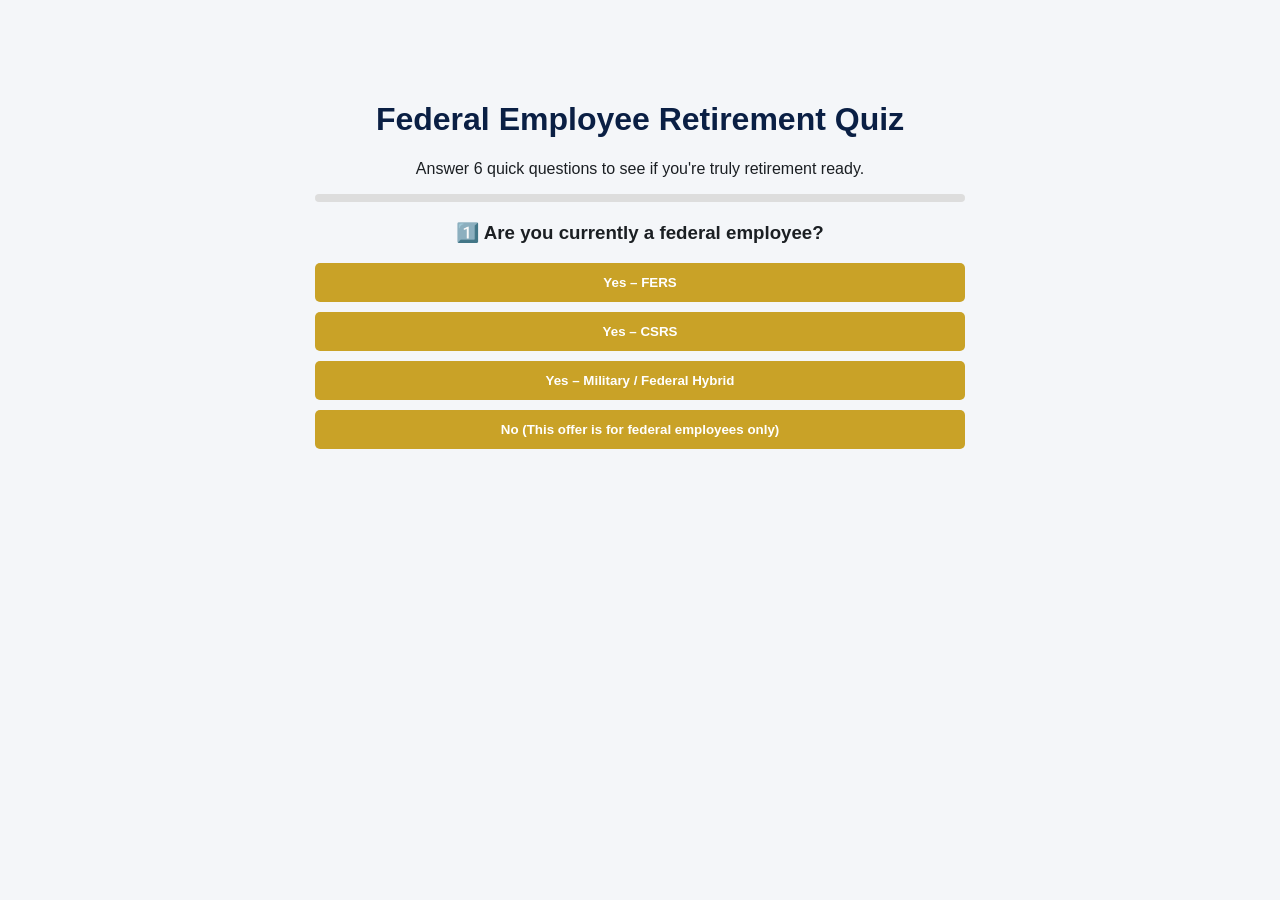
==== federal/index.html @ f103e260 "Full 6-step federal quiz funnel" ====
<!DOCTYPE html>
<html>
<head>
<meta charset="UTF-8">
<title>Federal Retirement Readiness Quiz</title>
<meta name="viewport" content="width=device-width, initial-scale=1.0">

<style>
body {
    margin: 0;
    font-family: Arial, sans-serif;
    background-color: #f4f6f9;
    color: #1b1f23;
}

.container {
    max-width: 650px;
    margin: 60px auto;
    padding: 20px;
    text-align: center;
}

h1 {
    color: #0A1F44;
}

.question {
    display: none;
}

.active {
    display: block;
}

button {
    display: block;
    width: 100%;
    padding: 12px;
    margin: 10px 0;
    border: none;
    border-radius: 5px;
    background-color: #C9A227;
    color: white;
    font-weight: bold;
    cursor: pointer;
}

button:hover {
    opacity: 0.9;
}

.progress {
    height: 8px;
    background: #ddd;
    border-radius: 4px;
    margin-bottom: 20px;
}

.progress-bar {
    height: 8px;
    width: 0%;
    background: #0A1F44;
    border-radius: 4px;
}
</style>
</head>

<body>

<div class="container">

<h1>Federal Employee Retirement Quiz</h1>
<p>Answer 6 quick questions to see if you're truly retirement ready.</p>

<div class="progress">
    <div class="progress-bar" id="progressBar"></div>
</div>

<!-- Question 1 -->
<div class="question active" id="q1">
<h3>1️⃣ Are you currently a federal employee?</h3>
<button onclick="next(1)">Yes – FERS</button>
<button onclick="next(1)">Yes – CSRS</button>
<button onclick="next(1)">Yes – Military / Federal Hybrid</button>
<button onclick="disqualify()">No (This offer is for federal employees only)</button>
</div>

<!-- Question 2 -->
<div class="question" id="q2">
<h3>2️⃣ How many years of federal service do you have?</h3>
<button onclick="next(2)">0–5 years</button>
<button onclick="next(2)">6–15 years</button>
<button onclick="next(2)">16–25 years</button>
<button onclick="next(2)">25+ years</button>
</div>

<!-- Question 3 -->
<div class="question" id="q3">
<h3>3️⃣ When are you planning to retire?</h3>
<button onclick="next(3)">Within 1–3 years</button>
<button onclick="next(3)">3–7 years</button>
<button onclick="next(3)">7+ years</button>
<button onclick="next(3)">Not sure yet</button>
</div>

<!-- Question 4 -->
<div class="question" id="q4">
<h3>4️⃣ Do you feel confident you understand your:</h3>
<button onclick="next(4)">FERS/CSRS pension</button>
<button onclick="next(4)">TSP withdrawal strategy</button>
<button onclick="next(4)">FEGLI options</button>
<button onclick="next(4)">FEHB in retirement</button>
<button onclick="next(4)">I’m honestly not sure</button>
</div>

<!-- Question 5 -->
<div class="question" id="q5">
<h3>5️⃣ Have you had a personalized federal retirement analysis done?</h3>
<button onclick="next(5)">Yes</button>
<button onclick="next(5)">No</button>
<button onclick="next(5)">I’ve only attended a seminar/webinar</button>
</div>

<!-- Question 6 -->
<div class="question" id="q6">
<h3>6️⃣ Would you like a complimentary federal retirement review?</h3>
<button onclick="goToCalendly()">Yes – I want to schedule my review</button>
<button onclick="next(6)">Maybe – I’d like more information</button>
<button onclick="endQuiz()">Not right now</button>
</div>

<!-- Result Screen -->
<div class="question" id="result">
<h3>You're Closer Than You Think.</h3>
<p>Many federal employees discover income gaps or missed strategies when reviewing FERS, TSP, and benefit coordination.</p>
<button onclick="goToCalendly()">Schedule My Federal Review</button>
</div>

<!-- Disqualified -->
<div class="question" id="disqualified">
<h3>This Quiz Is For Federal Employees Only</h3>
<p>If you're not currently a federal employee, this review isn't applicable.</p>
</div>

</div>

<script>

let current = 1;

function updateProgress() {
    let percent = (current - 1) / 6 * 100;
    document.getElementById("progressBar").style.width = percent + "%";
}

function next(step) {
    document.getElementById("q" + current).classList.remove("active");
    current++;
    if (current <= 6) {
        document.getElementById("q" + current).classList.add("active");
    } else {
        document.getElementById("result").classList.add("active");
    }
    updateProgress();
}

function disqualify() {
    document.getElementById("q1").classList.remove("active");
    document.getElementById("disqualified").classList.add("active");
}

function endQuiz() {
    document.getElementById("q6").classList.remove("active");
    document.getElementById("result").classList.add("active");
}

function goToCalendly() {
    window.location.href = "https://calendly.com/YOUR-LINK-HERE";
}

updateProgress();

</script>

</body>
</html>
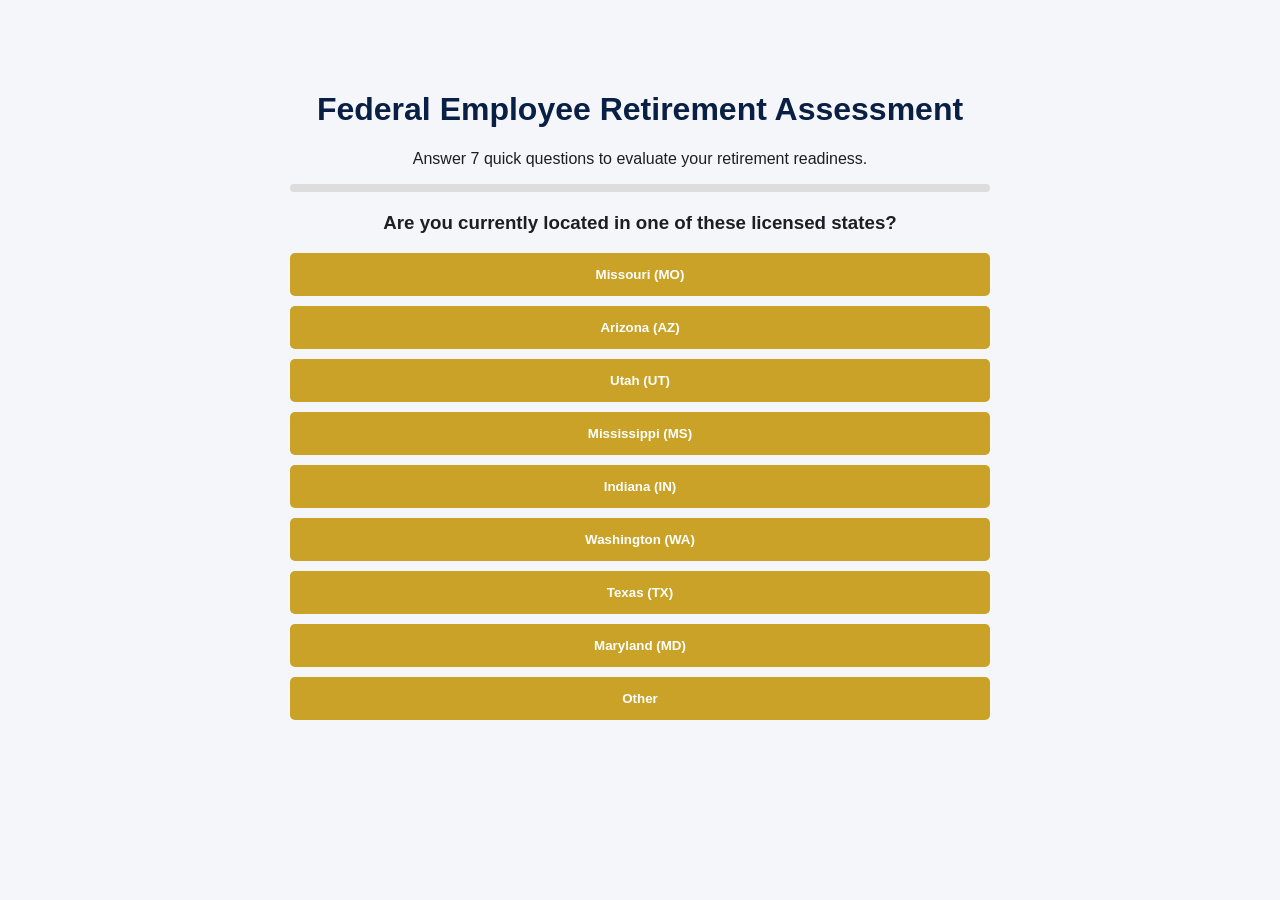
==== commit 8add33d6: "State-gated full paid traffic quiz with tracking placeholders" ====
--- a/federal/index.html
+++ b/federal/index.html
@@ -5,6 +5,22 @@
 <title>Federal Retirement Readiness Quiz</title>
 <meta name="viewport" content="width=device-width, initial-scale=1.0">
 
+<!-- Meta Pixel Placeholder -->
+<!-- Replace YOUR_META_PIXEL_ID -->
+<script>
+/* Meta Pixel Code Goes Here */
+</script>
+
+<!-- Pinterest Tag Placeholder -->
+<script>
+/* Pinterest Tag Code Goes Here */
+</script>
+
+<!-- Google Tag Placeholder -->
+<script>
+/* Google Tag (gtag.js) Goes Here */
+</script>
+
 <style>
 body {
     margin: 0;
@@ -14,8 +30,8 @@
 }
 
 .container {
-    max-width: 650px;
-    margin: 60px auto;
+    max-width: 700px;
+    margin: 50px auto;
     padding: 20px;
     text-align: center;
 }
@@ -35,7 +51,7 @@
 button {
     display: block;
     width: 100%;
-    padding: 12px;
+    padding: 14px;
     margin: 10px 0;
     border: none;
     border-radius: 5px;
@@ -69,108 +85,120 @@
 
 <div class="container">
 
-<h1>Federal Employee Retirement Quiz</h1>
-<p>Answer 6 quick questions to see if you're truly retirement ready.</p>
+<h1>Federal Employee Retirement Assessment</h1>
+<p>Answer 7 quick questions to evaluate your retirement readiness.</p>
 
 <div class="progress">
     <div class="progress-bar" id="progressBar"></div>
 </div>
 
-<!-- Question 1 -->
-<div class="question active" id="q1">
-<h3>1️⃣ Are you currently a federal employee?</h3>
-<button onclick="next(1)">Yes – FERS</button>
-<button onclick="next(1)">Yes – CSRS</button>
-<button onclick="next(1)">Yes – Military / Federal Hybrid</button>
-<button onclick="disqualify()">No (This offer is for federal employees only)</button>
-</div>
-
-<!-- Question 2 -->
+<!-- STATE GATE -->
+<div class="question active" id="q0">
+<h3>Are you currently located in one of these licensed states?</h3>
+<button onclick="next()">Missouri (MO)</button>
+<button onclick="next()">Arizona (AZ)</button>
+<button onclick="next()">Utah (UT)</button>
+<button onclick="next()">Mississippi (MS)</button>
+<button onclick="next()">Indiana (IN)</button>
+<button onclick="next()">Washington (WA)</button>
+<button onclick="next()">Texas (TX)</button>
+<button onclick="next()">Maryland (MD)</button>
+<button onclick="disqualify()">Other</button>
+</div>
+
+<!-- Q1 -->
+<div class="question" id="q1">
+<h3>Are you currently a federal employee?</h3>
+<button onclick="next()">Yes – FERS</button>
+<button onclick="next()">Yes – CSRS</button>
+<button onclick="next()">Yes – Military / Hybrid</button>
+<button onclick="disqualify()">No</button>
+</div>
+
+<!-- Q2 -->
 <div class="question" id="q2">
-<h3>2️⃣ How many years of federal service do you have?</h3>
-<button onclick="next(2)">0–5 years</button>
-<button onclick="next(2)">6–15 years</button>
-<button onclick="next(2)">16–25 years</button>
-<button onclick="next(2)">25+ years</button>
-</div>
-
-<!-- Question 3 -->
+<h3>How many years of federal service do you have?</h3>
+<button onclick="next()">0–5 years</button>
+<button onclick="next()">6–15 years</button>
+<button onclick="next()">16–25 years</button>
+<button onclick="next()">25+ years</button>
+</div>
+
+<!-- Q3 -->
 <div class="question" id="q3">
-<h3>3️⃣ When are you planning to retire?</h3>
-<button onclick="next(3)">Within 1–3 years</button>
-<button onclick="next(3)">3–7 years</button>
-<button onclick="next(3)">7+ years</button>
-<button onclick="next(3)">Not sure yet</button>
-</div>
-
-<!-- Question 4 -->
+<h3>When are you planning to retire?</h3>
+<button onclick="next()">1–3 years</button>
+<button onclick="next()">3–7 years</button>
+<button onclick="next()">7+ years</button>
+<button onclick="next()">Not sure yet</button>
+</div>
+
+<!-- Q4 -->
 <div class="question" id="q4">
-<h3>4️⃣ Do you feel confident you understand your:</h3>
-<button onclick="next(4)">FERS/CSRS pension</button>
-<button onclick="next(4)">TSP withdrawal strategy</button>
-<button onclick="next(4)">FEGLI options</button>
-<button onclick="next(4)">FEHB in retirement</button>
-<button onclick="next(4)">I’m honestly not sure</button>
-</div>
-
-<!-- Question 5 -->
+<h3>Do you feel confident you understand your:</h3>
+<button onclick="next()">FERS/CSRS pension</button>
+<button onclick="next()">TSP withdrawal strategy</button>
+<button onclick="next()">FEGLI options</button>
+<button onclick="next()">FEHB in retirement</button>
+<button onclick="next()">I'm honestly not sure</button>
+</div>
+
+<!-- Q5 -->
 <div class="question" id="q5">
-<h3>5️⃣ Have you had a personalized federal retirement analysis done?</h3>
-<button onclick="next(5)">Yes</button>
-<button onclick="next(5)">No</button>
-<button onclick="next(5)">I’ve only attended a seminar/webinar</button>
-</div>
-
-<!-- Question 6 -->
+<h3>Have you had a personalized federal retirement analysis done?</h3>
+<button onclick="next()">Yes</button>
+<button onclick="next()">No</button>
+<button onclick="next()">Only seminar/webinar</button>
+</div>
+
+<!-- Q6 -->
 <div class="question" id="q6">
-<h3>6️⃣ Would you like a complimentary federal retirement review?</h3>
-<button onclick="goToCalendly()">Yes – I want to schedule my review</button>
-<button onclick="next(6)">Maybe – I’d like more information</button>
-<button onclick="endQuiz()">Not right now</button>
-</div>
-
-<!-- Result Screen -->
+<h3>Would you like a complimentary federal retirement review?</h3>
+<button onclick="goToCalendly()">Yes – Schedule My Review</button>
+<button onclick="next()">Maybe – More Information</button>
+<button onclick="showResult()">Not right now</button>
+</div>
+
+<!-- RESULT -->
 <div class="question" id="result">
-<h3>You're Closer Than You Think.</h3>
-<p>Many federal employees discover income gaps or missed strategies when reviewing FERS, TSP, and benefit coordination.</p>
-<button onclick="goToCalendly()">Schedule My Federal Review</button>
-</div>
-
-<!-- Disqualified -->
+<h3>Your Retirement Strategy May Have Gaps</h3>
+<p>Many federal employees miss optimization opportunities in pension coordination, TSP strategy, and benefit timing.</p>
+<button onclick="goToCalendly()">Schedule My Review</button>
+</div>
+
+<!-- DISQUALIFIED -->
 <div class="question" id="disqualified">
-<h3>This Quiz Is For Federal Employees Only</h3>
-<p>If you're not currently a federal employee, this review isn't applicable.</p>
-</div>
-
-</div>
-
-<script>
-
-let current = 1;
+<h3>This Assessment Is Limited To Licensed States</h3>
+<p>We currently provide federal retirement reviews only in MO, AZ, UT, MS, IN, WA, TX, and MD.</p>
+</div>
+
+</div>
+
+<script>
+let current = 0;
+const totalSteps = 7;
 
 function updateProgress() {
-    let percent = (current - 1) / 6 * 100;
+    let percent = (current / totalSteps) * 100;
     document.getElementById("progressBar").style.width = percent + "%";
 }
 
-function next(step) {
+function next() {
     document.getElementById("q" + current).classList.remove("active");
     current++;
     if (current <= 6) {
         document.getElementById("q" + current).classList.add("active");
-    } else {
-        document.getElementById("result").classList.add("active");
     }
     updateProgress();
 }
 
 function disqualify() {
-    document.getElementById("q1").classList.remove("active");
+    document.getElementById("q" + current).classList.remove("active");
     document.getElementById("disqualified").classList.add("active");
 }
 
-function endQuiz() {
-    document.getElementById("q6").classList.remove("active");
+function showResult() {
+    document.getElementById("q" + current).classList.remove("active");
     document.getElementById("result").classList.add("active");
 }
 
@@ -179,7 +207,6 @@
 }
 
 updateProgress();
-
 </script>
 
 </body>
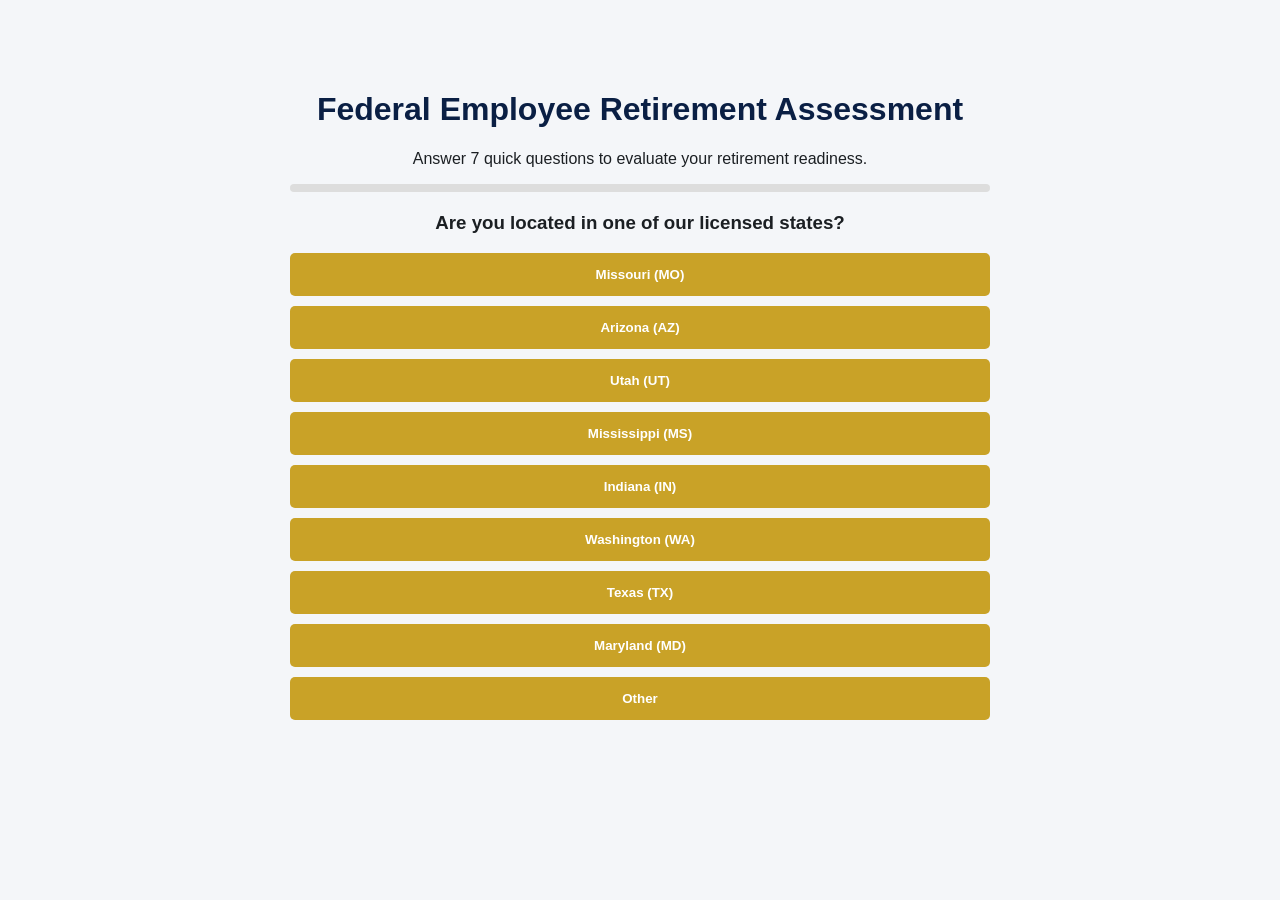
==== commit a49a2053: "Full answer capture + Calendly parameter integration" ====
--- a/federal/index.html
+++ b/federal/index.html
@@ -4,22 +4,6 @@
 <meta charset="UTF-8">
 <title>Federal Retirement Readiness Quiz</title>
 <meta name="viewport" content="width=device-width, initial-scale=1.0">
-
-<!-- Meta Pixel Placeholder -->
-<!-- Replace YOUR_META_PIXEL_ID -->
-<script>
-/* Meta Pixel Code Goes Here */
-</script>
-
-<!-- Pinterest Tag Placeholder -->
-<script>
-/* Pinterest Tag Code Goes Here */
-</script>
-
-<!-- Google Tag Placeholder -->
-<script>
-/* Google Tag (gtag.js) Goes Here */
-</script>
 
 <style>
 body {
@@ -94,68 +78,68 @@
 
 <!-- STATE GATE -->
 <div class="question active" id="q0">
-<h3>Are you currently located in one of these licensed states?</h3>
-<button onclick="next()">Missouri (MO)</button>
-<button onclick="next()">Arizona (AZ)</button>
-<button onclick="next()">Utah (UT)</button>
-<button onclick="next()">Mississippi (MS)</button>
-<button onclick="next()">Indiana (IN)</button>
-<button onclick="next()">Washington (WA)</button>
-<button onclick="next()">Texas (TX)</button>
-<button onclick="next()">Maryland (MD)</button>
+<h3>Are you located in one of our licensed states?</h3>
+<button onclick="next('MO')">Missouri (MO)</button>
+<button onclick="next('AZ')">Arizona (AZ)</button>
+<button onclick="next('UT')">Utah (UT)</button>
+<button onclick="next('MS')">Mississippi (MS)</button>
+<button onclick="next('IN')">Indiana (IN)</button>
+<button onclick="next('WA')">Washington (WA)</button>
+<button onclick="next('TX')">Texas (TX)</button>
+<button onclick="next('MD')">Maryland (MD)</button>
 <button onclick="disqualify()">Other</button>
 </div>
 
 <!-- Q1 -->
 <div class="question" id="q1">
 <h3>Are you currently a federal employee?</h3>
-<button onclick="next()">Yes – FERS</button>
-<button onclick="next()">Yes – CSRS</button>
-<button onclick="next()">Yes – Military / Hybrid</button>
+<button onclick="next('FERS')">Yes – FERS</button>
+<button onclick="next('CSRS')">Yes – CSRS</button>
+<button onclick="next('Hybrid')">Yes – Military / Hybrid</button>
 <button onclick="disqualify()">No</button>
 </div>
 
 <!-- Q2 -->
 <div class="question" id="q2">
 <h3>How many years of federal service do you have?</h3>
-<button onclick="next()">0–5 years</button>
-<button onclick="next()">6–15 years</button>
-<button onclick="next()">16–25 years</button>
-<button onclick="next()">25+ years</button>
+<button onclick="next('0-5')">0–5 years</button>
+<button onclick="next('6-15')">6–15 years</button>
+<button onclick="next('16-25')">16–25 years</button>
+<button onclick="next('25+')">25+ years</button>
 </div>
 
 <!-- Q3 -->
 <div class="question" id="q3">
 <h3>When are you planning to retire?</h3>
-<button onclick="next()">1–3 years</button>
-<button onclick="next()">3–7 years</button>
-<button onclick="next()">7+ years</button>
-<button onclick="next()">Not sure yet</button>
+<button onclick="next('1-3 years')">1–3 years</button>
+<button onclick="next('3-7 years')">3–7 years</button>
+<button onclick="next('7+ years')">7+ years</button>
+<button onclick="next('Not sure')">Not sure yet</button>
 </div>
 
 <!-- Q4 -->
 <div class="question" id="q4">
 <h3>Do you feel confident you understand your:</h3>
-<button onclick="next()">FERS/CSRS pension</button>
-<button onclick="next()">TSP withdrawal strategy</button>
-<button onclick="next()">FEGLI options</button>
-<button onclick="next()">FEHB in retirement</button>
-<button onclick="next()">I'm honestly not sure</button>
+<button onclick="next('Pension')">FERS/CSRS pension</button>
+<button onclick="next('TSP')">TSP withdrawal strategy</button>
+<button onclick="next('FEGLI')">FEGLI options</button>
+<button onclick="next('FEHB')">FEHB in retirement</button>
+<button onclick="next('Not sure')">I'm honestly not sure</button>
 </div>
 
 <!-- Q5 -->
 <div class="question" id="q5">
 <h3>Have you had a personalized federal retirement analysis done?</h3>
-<button onclick="next()">Yes</button>
-<button onclick="next()">No</button>
-<button onclick="next()">Only seminar/webinar</button>
+<button onclick="next('Yes')">Yes</button>
+<button onclick="next('No')">No</button>
+<button onclick="next('Seminar only')">Only seminar/webinar</button>
 </div>
 
 <!-- Q6 -->
 <div class="question" id="q6">
 <h3>Would you like a complimentary federal retirement review?</h3>
 <button onclick="goToCalendly()">Yes – Schedule My Review</button>
-<button onclick="next()">Maybe – More Information</button>
+<button onclick="showResult()">Maybe – More Information</button>
 <button onclick="showResult()">Not right now</button>
 </div>
 
@@ -175,20 +159,40 @@
 </div>
 
 <script>
+
 let current = 0;
 const totalSteps = 7;
+
+let answers = {
+    state: "",
+    employeeType: "",
+    yearsService: "",
+    retirementTimeline: "",
+    confidenceArea: "",
+    priorAnalysis: ""
+};
 
 function updateProgress() {
     let percent = (current / totalSteps) * 100;
     document.getElementById("progressBar").style.width = percent + "%";
 }
 
-function next() {
+function next(answer) {
+
+    if (current === 0) answers.state = answer;
+    if (current === 1) answers.employeeType = answer;
+    if (current === 2) answers.yearsService = answer;
+    if (current === 3) answers.retirementTimeline = answer;
+    if (current === 4) answers.confidenceArea = answer;
+    if (current === 5) answers.priorAnalysis = answer;
+
     document.getElementById("q" + current).classList.remove("active");
     current++;
+
     if (current <= 6) {
         document.getElementById("q" + current).classList.add("active");
     }
+
     updateProgress();
 }
 
@@ -203,10 +207,20 @@
 }
 
 function goToCalendly() {
-    window.location.href = "https://calendly.com/YOUR-LINK-HERE";
+
+    let calendlyURL = "https://calendly.com/YOUR-LINK-HERE?" +
+        "state=" + encodeURIComponent(answers.state) +
+        "&employeeType=" + encodeURIComponent(answers.employeeType) +
+        "&yearsService=" + encodeURIComponent(answers.yearsService) +
+        "&retirementTimeline=" + encodeURIComponent(answers.retirementTimeline) +
+        "&confidenceArea=" + encodeURIComponent(answers.confidenceArea) +
+        "&priorAnalysis=" + encodeURIComponent(answers.priorAnalysis);
+
+    window.location.href = calendlyURL;
 }
 
 updateProgress();
+
 </script>
 
 </body>
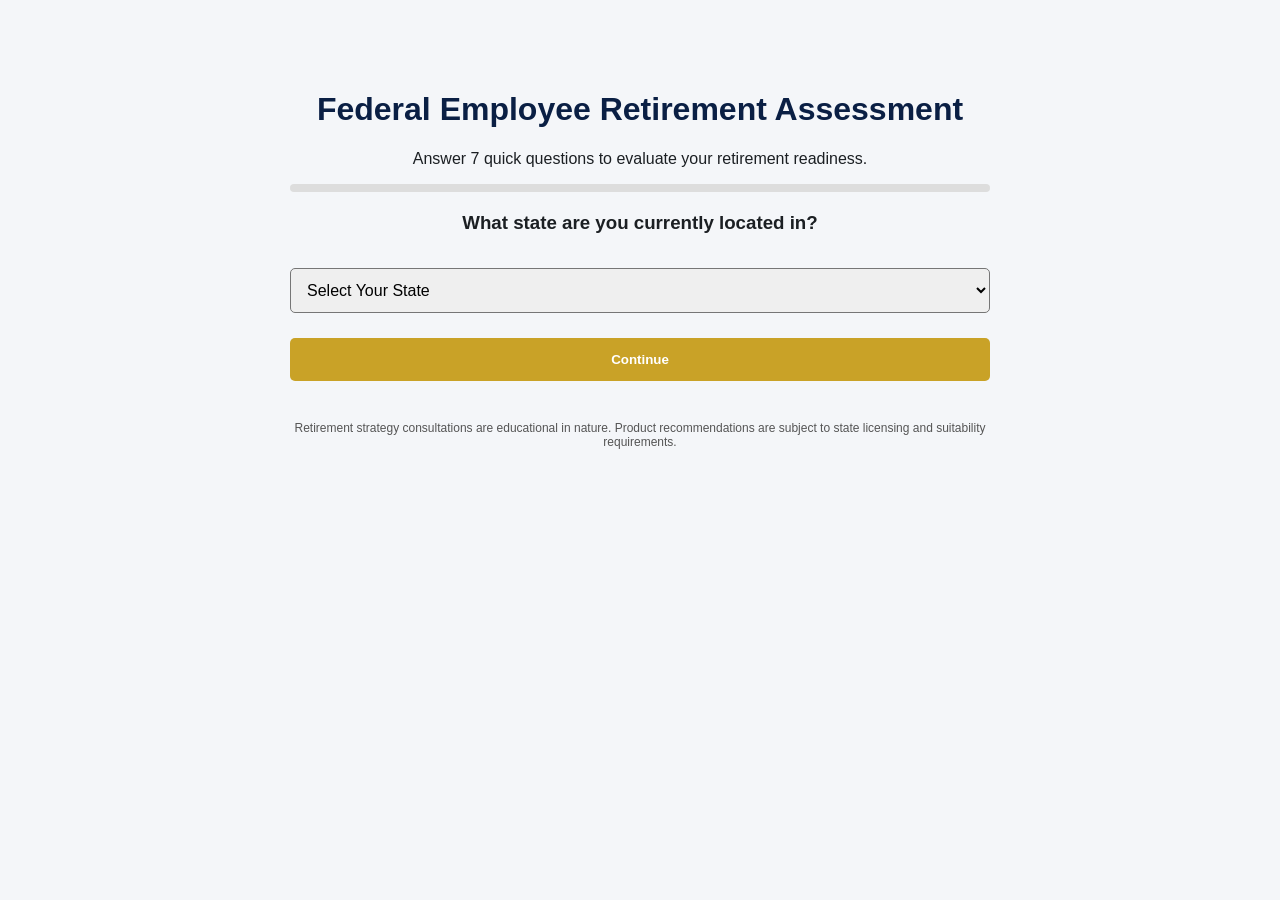
==== commit 8bf98815: "Nationwide dropdown state capture added" ====
--- a/federal/index.html
+++ b/federal/index.html
@@ -49,6 +49,14 @@
     opacity: 0.9;
 }
 
+select {
+    width: 100%;
+    padding: 12px;
+    margin: 15px 0;
+    border-radius: 5px;
+    font-size: 16px;
+}
+
 .progress {
     height: 8px;
     background: #ddd;
@@ -62,6 +70,12 @@
     background: #0A1F44;
     border-radius: 4px;
 }
+
+.footer {
+    margin-top: 40px;
+    font-size: 12px;
+    color: #555;
+}
 </style>
 </head>
 
@@ -76,18 +90,65 @@
     <div class="progress-bar" id="progressBar"></div>
 </div>
 
-<!-- STATE GATE -->
+<!-- STATE DROPDOWN -->
 <div class="question active" id="q0">
-<h3>Are you located in one of our licensed states?</h3>
-<button onclick="next('MO')">Missouri (MO)</button>
-<button onclick="next('AZ')">Arizona (AZ)</button>
-<button onclick="next('UT')">Utah (UT)</button>
-<button onclick="next('MS')">Mississippi (MS)</button>
-<button onclick="next('IN')">Indiana (IN)</button>
-<button onclick="next('WA')">Washington (WA)</button>
-<button onclick="next('TX')">Texas (TX)</button>
-<button onclick="next('MD')">Maryland (MD)</button>
-<button onclick="disqualify()">Other</button>
+<h3>What state are you currently located in?</h3>
+
+<select id="stateSelect">
+<option value="">Select Your State</option>
+<option>Alabama</option>
+<option>Alaska</option>
+<option>Arizona</option>
+<option>Arkansas</option>
+<option>California</option>
+<option>Colorado</option>
+<option>Connecticut</option>
+<option>Delaware</option>
+<option>Florida</option>
+<option>Georgia</option>
+<option>Hawaii</option>
+<option>Idaho</option>
+<option>Illinois</option>
+<option>Indiana</option>
+<option>Iowa</option>
+<option>Kansas</option>
+<option>Kentucky</option>
+<option>Louisiana</option>
+<option>Maine</option>
+<option>Maryland</option>
+<option>Massachusetts</option>
+<option>Michigan</option>
+<option>Minnesota</option>
+<option>Mississippi</option>
+<option>Missouri</option>
+<option>Montana</option>
+<option>Nebraska</option>
+<option>Nevada</option>
+<option>New Hampshire</option>
+<option>New Jersey</option>
+<option>New Mexico</option>
+<option>New York</option>
+<option>North Carolina</option>
+<option>North Dakota</option>
+<option>Ohio</option>
+<option>Oklahoma</option>
+<option>Oregon</option>
+<option>Pennsylvania</option>
+<option>Rhode Island</option>
+<option>South Carolina</option>
+<option>South Dakota</option>
+<option>Tennessee</option>
+<option>Texas</option>
+<option>Utah</option>
+<option>Vermont</option>
+<option>Virginia</option>
+<option>Washington</option>
+<option>West Virginia</option>
+<option>Wisconsin</option>
+<option>Wyoming</option>
+</select>
+
+<button onclick="submitState()">Continue</button>
 </div>
 
 <!-- Q1 -->
@@ -96,7 +157,7 @@
 <button onclick="next('FERS')">Yes – FERS</button>
 <button onclick="next('CSRS')">Yes – CSRS</button>
 <button onclick="next('Hybrid')">Yes – Military / Hybrid</button>
-<button onclick="disqualify()">No</button>
+<button onclick="next('No')">No</button>
 </div>
 
 <!-- Q2 -->
@@ -143,17 +204,15 @@
 <button onclick="showResult()">Not right now</button>
 </div>
 
-<!-- RESULT -->
 <div class="question" id="result">
 <h3>Your Retirement Strategy May Have Gaps</h3>
 <p>Many federal employees miss optimization opportunities in pension coordination, TSP strategy, and benefit timing.</p>
 <button onclick="goToCalendly()">Schedule My Review</button>
 </div>
 
-<!-- DISQUALIFIED -->
-<div class="question" id="disqualified">
-<h3>This Assessment Is Limited To Licensed States</h3>
-<p>We currently provide federal retirement reviews only in MO, AZ, UT, MS, IN, WA, TX, and MD.</p>
+<div class="footer">
+Retirement strategy consultations are educational in nature. 
+Product recommendations are subject to state licensing and suitability requirements.
 </div>
 
 </div>
@@ -177,9 +236,15 @@
     document.getElementById("progressBar").style.width = percent + "%";
 }
 
+function submitState() {
+    let selectedState = document.getElementById("stateSelect").value;
+    if (!selectedState) return alert("Please select your state.");
+    answers.state = selectedState;
+    next();
+}
+
 function next(answer) {
 
-    if (current === 0) answers.state = answer;
     if (current === 1) answers.employeeType = answer;
     if (current === 2) answers.yearsService = answer;
     if (current === 3) answers.retirementTimeline = answer;
@@ -194,11 +259,6 @@
     }
 
     updateProgress();
-}
-
-function disqualify() {
-    document.getElementById("q" + current).classList.remove("active");
-    document.getElementById("disqualified").classList.add("active");
 }
 
 function showResult() {
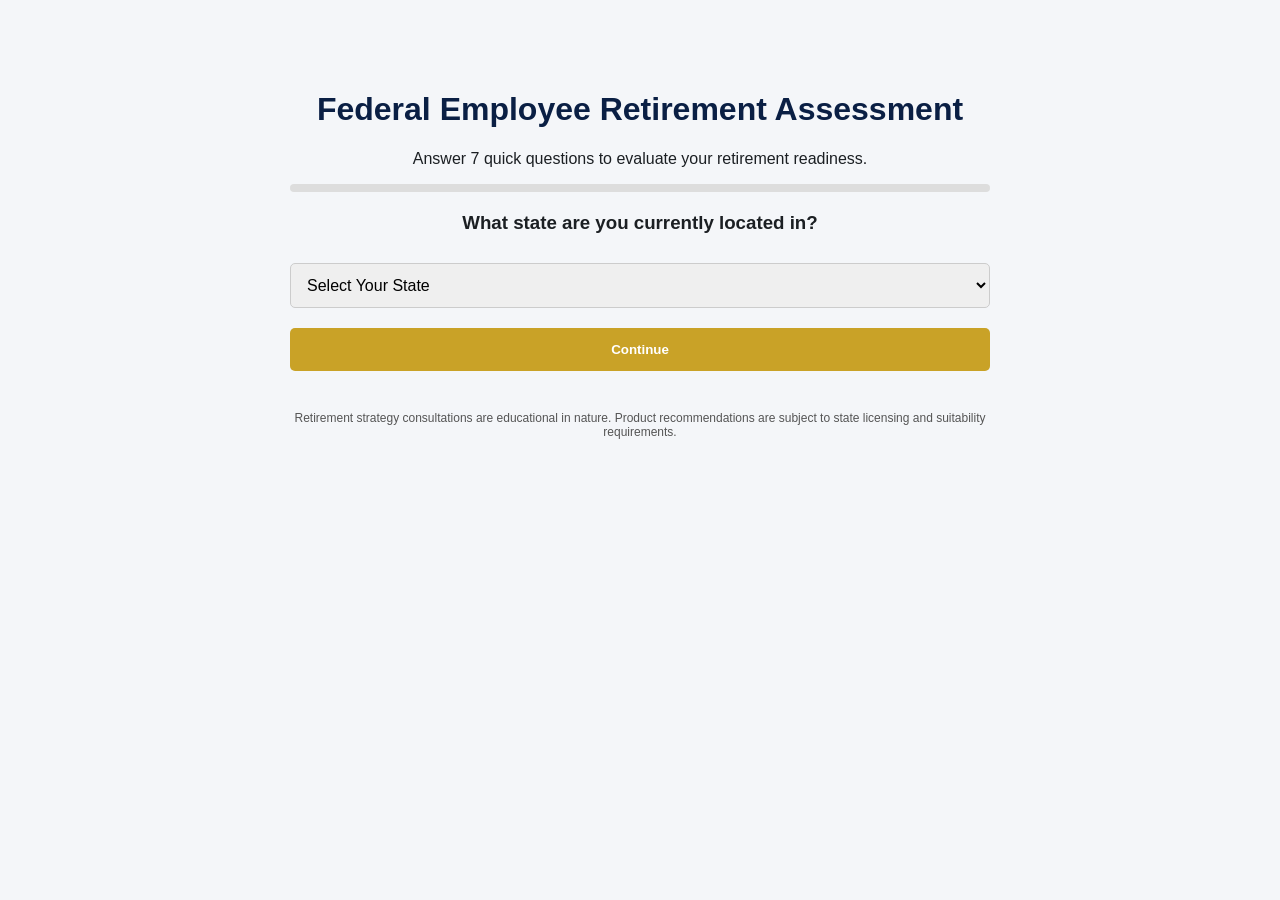
==== commit afab8c81: "Added contact step (name, email, phone) + Calendly prefill integration" ====
--- a/federal/index.html
+++ b/federal/index.html
@@ -49,12 +49,14 @@
     opacity: 0.9;
 }
 
-select {
+select, input[type="text"], input[type="email"], input[type="tel"] {
     width: 100%;
     padding: 12px;
-    margin: 15px 0;
+    margin: 10px 0;
     border-radius: 5px;
     font-size: 16px;
+    border: 1px solid #ccc;
+    box-sizing: border-box;
 }
 
 .progress {
@@ -69,6 +71,7 @@
     width: 0%;
     background: #0A1F44;
     border-radius: 4px;
+    transition: width 0.3s ease;
 }
 
 .footer {
@@ -76,6 +79,20 @@
     font-size: 12px;
     color: #555;
 }
+
+.contact-label {
+    text-align: left;
+    font-size: 14px;
+    font-weight: bold;
+    color: #0A1F44;
+    margin-top: 10px;
+}
+
+.sending-msg {
+    font-size: 16px;
+    color: #0A1F44;
+    margin-top: 20px;
+}
 </style>
 </head>
 
@@ -93,61 +110,26 @@
 <!-- STATE DROPDOWN -->
 <div class="question active" id="q0">
 <h3>What state are you currently located in?</h3>
-
 <select id="stateSelect">
 <option value="">Select Your State</option>
-<option>Alabama</option>
-<option>Alaska</option>
-<option>Arizona</option>
-<option>Arkansas</option>
-<option>California</option>
-<option>Colorado</option>
-<option>Connecticut</option>
-<option>Delaware</option>
-<option>Florida</option>
-<option>Georgia</option>
-<option>Hawaii</option>
-<option>Idaho</option>
-<option>Illinois</option>
-<option>Indiana</option>
-<option>Iowa</option>
-<option>Kansas</option>
-<option>Kentucky</option>
-<option>Louisiana</option>
-<option>Maine</option>
-<option>Maryland</option>
-<option>Massachusetts</option>
-<option>Michigan</option>
-<option>Minnesota</option>
-<option>Mississippi</option>
-<option>Missouri</option>
-<option>Montana</option>
-<option>Nebraska</option>
-<option>Nevada</option>
-<option>New Hampshire</option>
-<option>New Jersey</option>
-<option>New Mexico</option>
-<option>New York</option>
-<option>North Carolina</option>
-<option>North Dakota</option>
-<option>Ohio</option>
-<option>Oklahoma</option>
-<option>Oregon</option>
-<option>Pennsylvania</option>
-<option>Rhode Island</option>
-<option>South Carolina</option>
-<option>South Dakota</option>
-<option>Tennessee</option>
-<option>Texas</option>
-<option>Utah</option>
-<option>Vermont</option>
-<option>Virginia</option>
-<option>Washington</option>
-<option>West Virginia</option>
-<option>Wisconsin</option>
-<option>Wyoming</option>
+<option>Alabama</option><option>Alaska</option><option>Arizona</option>
+<option>Arkansas</option><option>California</option><option>Colorado</option>
+<option>Connecticut</option><option>Delaware</option><option>Florida</option>
+<option>Georgia</option><option>Hawaii</option><option>Idaho</option>
+<option>Illinois</option><option>Indiana</option><option>Iowa</option>
+<option>Kansas</option><option>Kentucky</option><option>Louisiana</option>
+<option>Maine</option><option>Maryland</option><option>Massachusetts</option>
+<option>Michigan</option><option>Minnesota</option><option>Mississippi</option>
+<option>Missouri</option><option>Montana</option><option>Nebraska</option>
+<option>Nevada</option><option>New Hampshire</option><option>New Jersey</option>
+<option>New Mexico</option><option>New York</option><option>North Carolina</option>
+<option>North Dakota</option><option>Ohio</option><option>Oklahoma</option>
+<option>Oregon</option><option>Pennsylvania</option><option>Rhode Island</option>
+<option>South Carolina</option><option>South Dakota</option><option>Tennessee</option>
+<option>Texas</option><option>Utah</option><option>Vermont</option>
+<option>Virginia</option><option>Washington</option><option>West Virginia</option>
+<option>Wisconsin</option><option>Wyoming</option>
 </select>
-
 <button onclick="submitState()">Continue</button>
 </div>
 
@@ -199,15 +181,38 @@
 <!-- Q6 -->
 <div class="question" id="q6">
 <h3>Would you like a complimentary federal retirement review?</h3>
-<button onclick="goToCalendly()">Yes – Schedule My Review</button>
+<button onclick="showContactForm()">Yes – Schedule My Review</button>
 <button onclick="showResult()">Maybe – More Information</button>
 <button onclick="showResult()">Not right now</button>
 </div>
 
+<!-- CONTACT FORM (new step) -->
+<div class="question" id="qContact">
+<h3>Where should we send your retirement review details?</h3>
+<p style="color:#555; font-size:14px;">We'll use this to confirm your appointment and send preparation materials.</p>
+
+<div class="contact-label">Full Name *</div>
+<input type="text" id="contactName" placeholder="Your full name" />
+
+<div class="contact-label">Email Address *</div>
+<input type="email" id="contactEmail" placeholder="your@email.com" />
+
+<div class="contact-label">Phone Number *</div>
+<input type="tel" id="contactPhone" placeholder="(555) 555-5555" />
+
+<button onclick="submitContact()" style="margin-top:20px;">Schedule My Review →</button>
+</div>
+
+<!-- RESULT -->
 <div class="question" id="result">
 <h3>Your Retirement Strategy May Have Gaps</h3>
 <p>Many federal employees miss optimization opportunities in pension coordination, TSP strategy, and benefit timing.</p>
-<button onclick="goToCalendly()">Schedule My Review</button>
+<button onclick="showContactForm()">Schedule My Review</button>
+</div>
+
+<!-- SENDING -->
+<div class="question" id="sending">
+<p class="sending-msg">⏳ Saving your information and redirecting to scheduling...</p>
 </div>
 
 <div class="footer">
@@ -220,7 +225,7 @@
 <script>
 
 let current = 0;
-const totalSteps = 7;
+const totalSteps = 8; // now 8 steps including contact
 
 let answers = {
     state: "",
@@ -228,7 +233,10 @@
     yearsService: "",
     retirementTimeline: "",
     confidenceArea: "",
-    priorAnalysis: ""
+    priorAnalysis: "",
+    name: "",
+    email: "",
+    phone: ""
 };
 
 function updateProgress() {
@@ -244,7 +252,6 @@
 }
 
 function next(answer) {
-
     if (current === 1) answers.employeeType = answer;
     if (current === 2) answers.yearsService = answer;
     if (current === 3) answers.retirementTimeline = answer;
@@ -266,17 +273,79 @@
     document.getElementById("result").classList.add("active");
 }
 
+function showContactForm() {
+    // Hide whatever is currently showing
+    const activeEls = document.querySelectorAll(".active");
+    activeEls.forEach(el => el.classList.remove("active"));
+    document.getElementById("qContact").classList.add("active");
+    current = 7;
+    updateProgress();
+}
+
+function submitContact() {
+    const name = document.getElementById("contactName").value.trim();
+    const email = document.getElementById("contactEmail").value.trim();
+    const phone = document.getElementById("contactPhone").value.trim();
+
+    if (!name) return alert("Please enter your name.");
+    if (!email || !email.includes("@")) return alert("Please enter a valid email address.");
+    if (!phone) return alert("Please enter your phone number.");
+
+    answers.name = name;
+    answers.email = email;
+    answers.phone = phone;
+
+    // Show sending screen
+    document.getElementById("qContact").classList.remove("active");
+    document.getElementById("sending").classList.add("active");
+    current = 8;
+    updateProgress();
+
+    goToCalendly();
+}
+
 function goToCalendly() {
-
-    let calendlyURL = "https://calendly.com/YOUR-LINK-HERE?" +
-        "state=" + encodeURIComponent(answers.state) +
-        "&employeeType=" + encodeURIComponent(answers.employeeType) +
-        "&yearsService=" + encodeURIComponent(answers.yearsService) +
-        "&retirementTimeline=" + encodeURIComponent(answers.retirementTimeline) +
-        "&confidenceArea=" + encodeURIComponent(answers.confidenceArea) +
-        "&priorAnalysis=" + encodeURIComponent(answers.priorAnalysis);
-
-    window.location.href = calendlyURL;
+    const webhookURL = "https://hook.us2.make.com/ajxm62qqkaesi1oyglotr4cic8mu5mrv";
+
+    const payload = {
+        timestamp: new Date().toISOString(),
+        name: answers.name,
+        email: answers.email,
+        phone: answers.phone,
+        state: answers.state,
+        employeeType: answers.employeeType,
+        yearsService: answers.yearsService,
+        retirementTimeline: answers.retirementTimeline,
+        confidenceArea: answers.confidenceArea,
+        priorAnalysis: answers.priorAnalysis,
+        funnel: "Federal"
+    };
+
+    fetch(webhookURL, {
+        method: "POST",
+        headers: {
+            "Content-Type": "application/json"
+        },
+        body: JSON.stringify(payload)
+    })
+    .then(() => {
+        // Prefill Calendly with name, email, phone
+        const params = new URLSearchParams({
+            name: answers.name,
+            email: answers.email,
+            a1: answers.phone
+        });
+        window.location.href = "https://calendly.com/johnrussofinancial/30min?" + params.toString();
+    })
+    .catch(() => {
+        // Even if webhook fails, still redirect
+        const params = new URLSearchParams({
+            name: answers.name,
+            email: answers.email,
+            a1: answers.phone
+        });
+        window.location.href = "https://calendly.com/johnrussofinancial/30min?" + params.toString();
+    });
 }
 
 updateProgress();
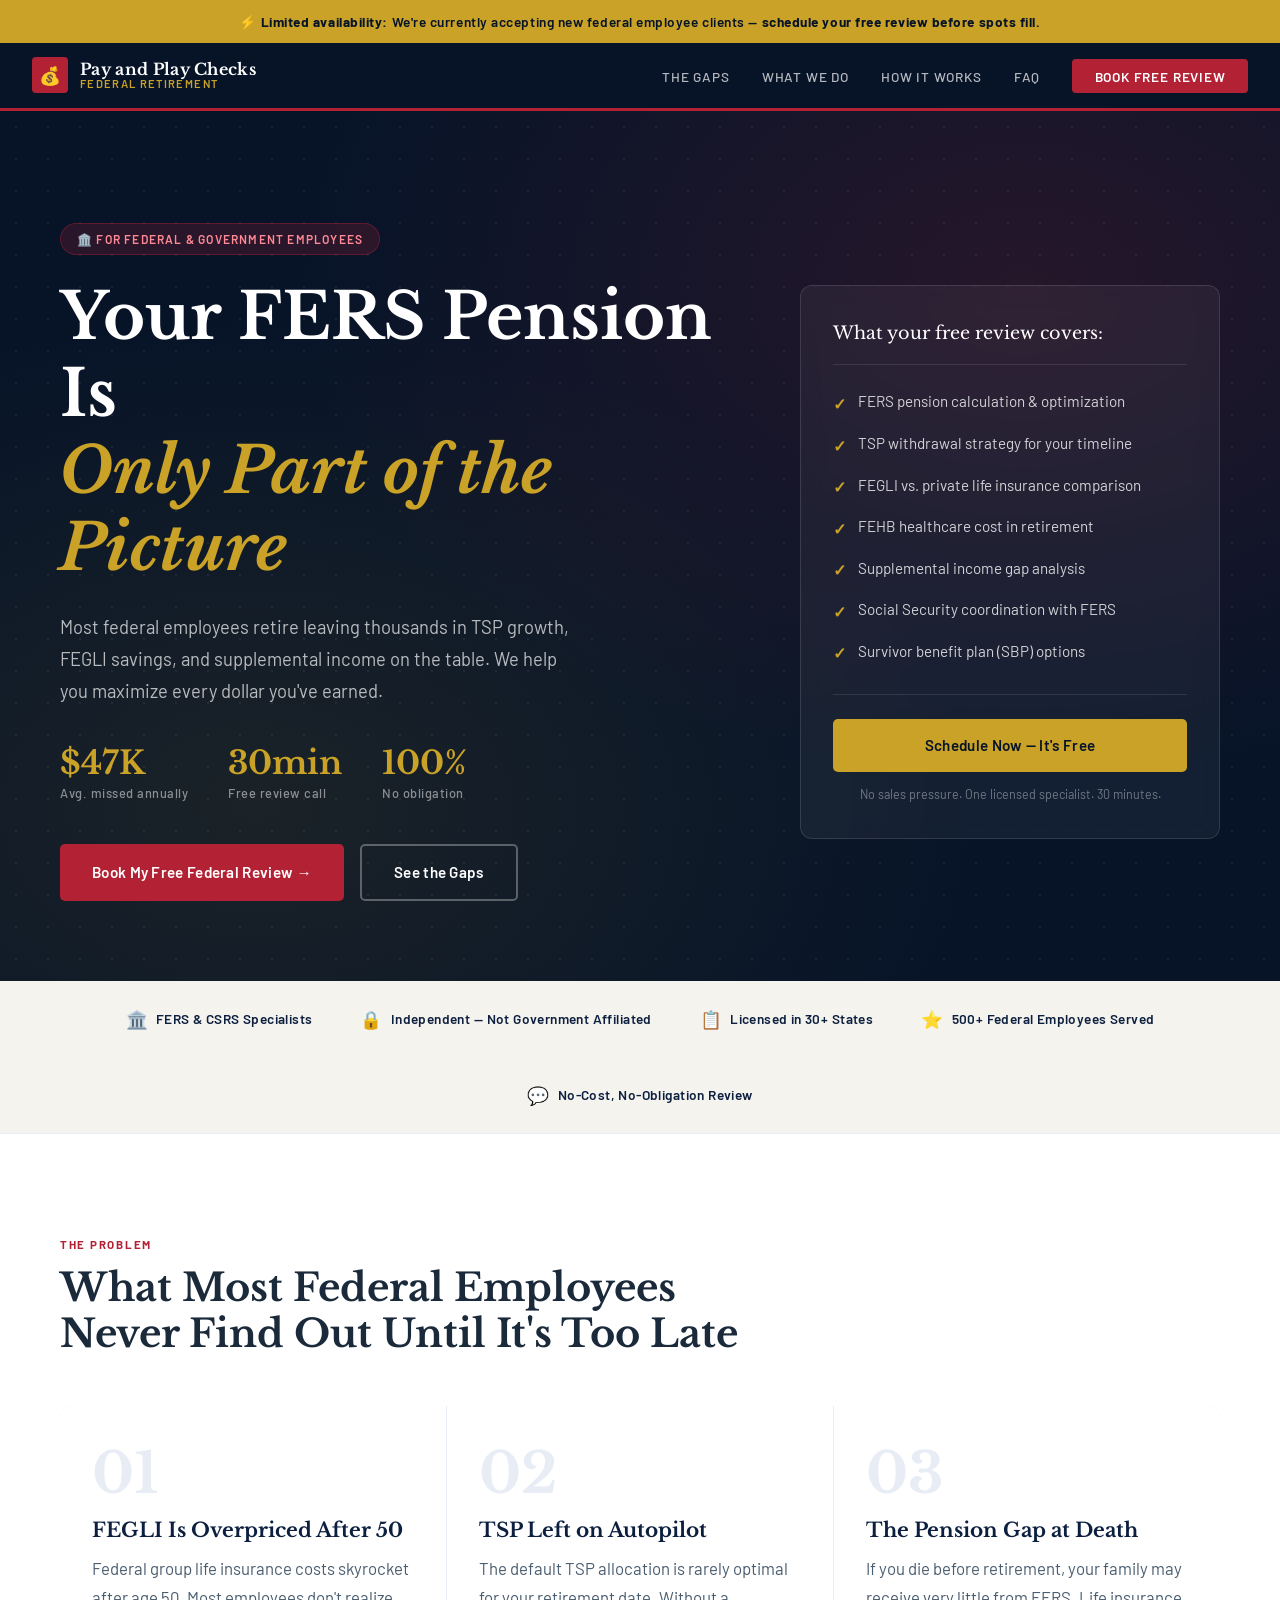
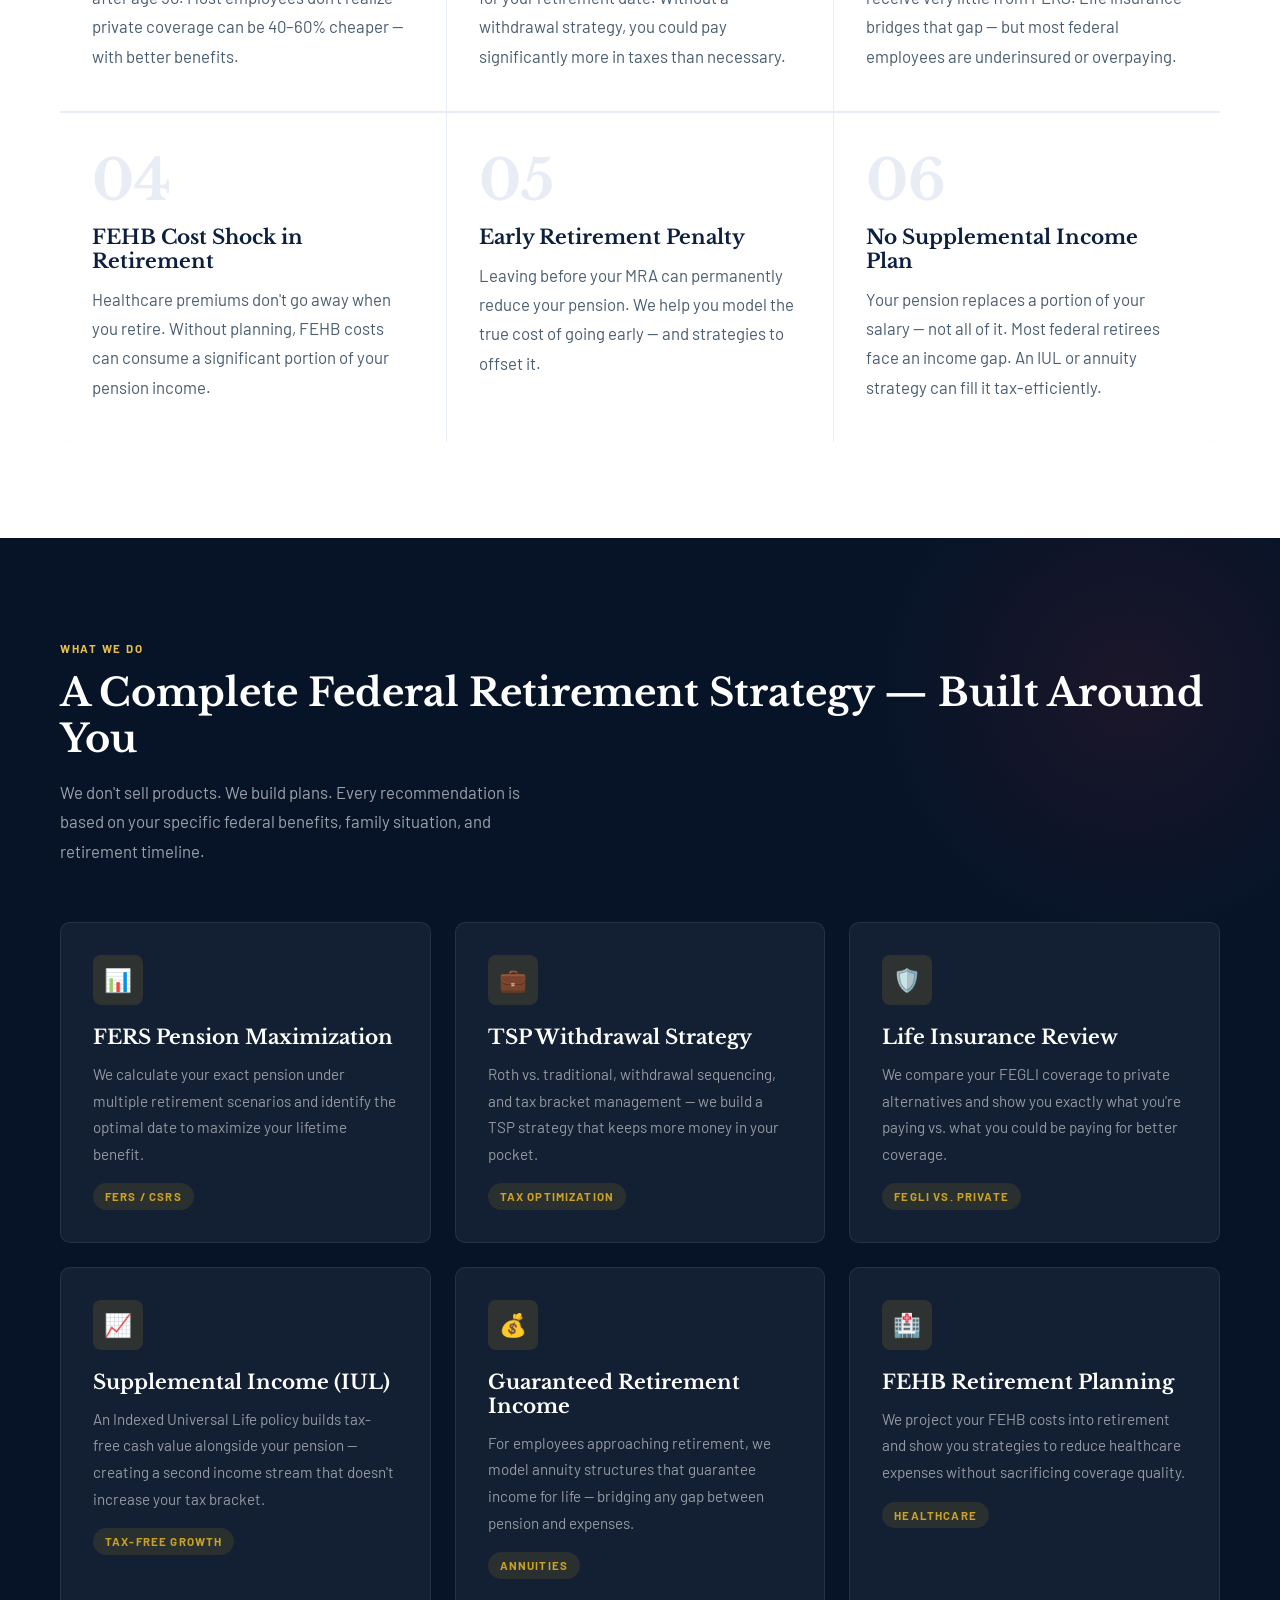
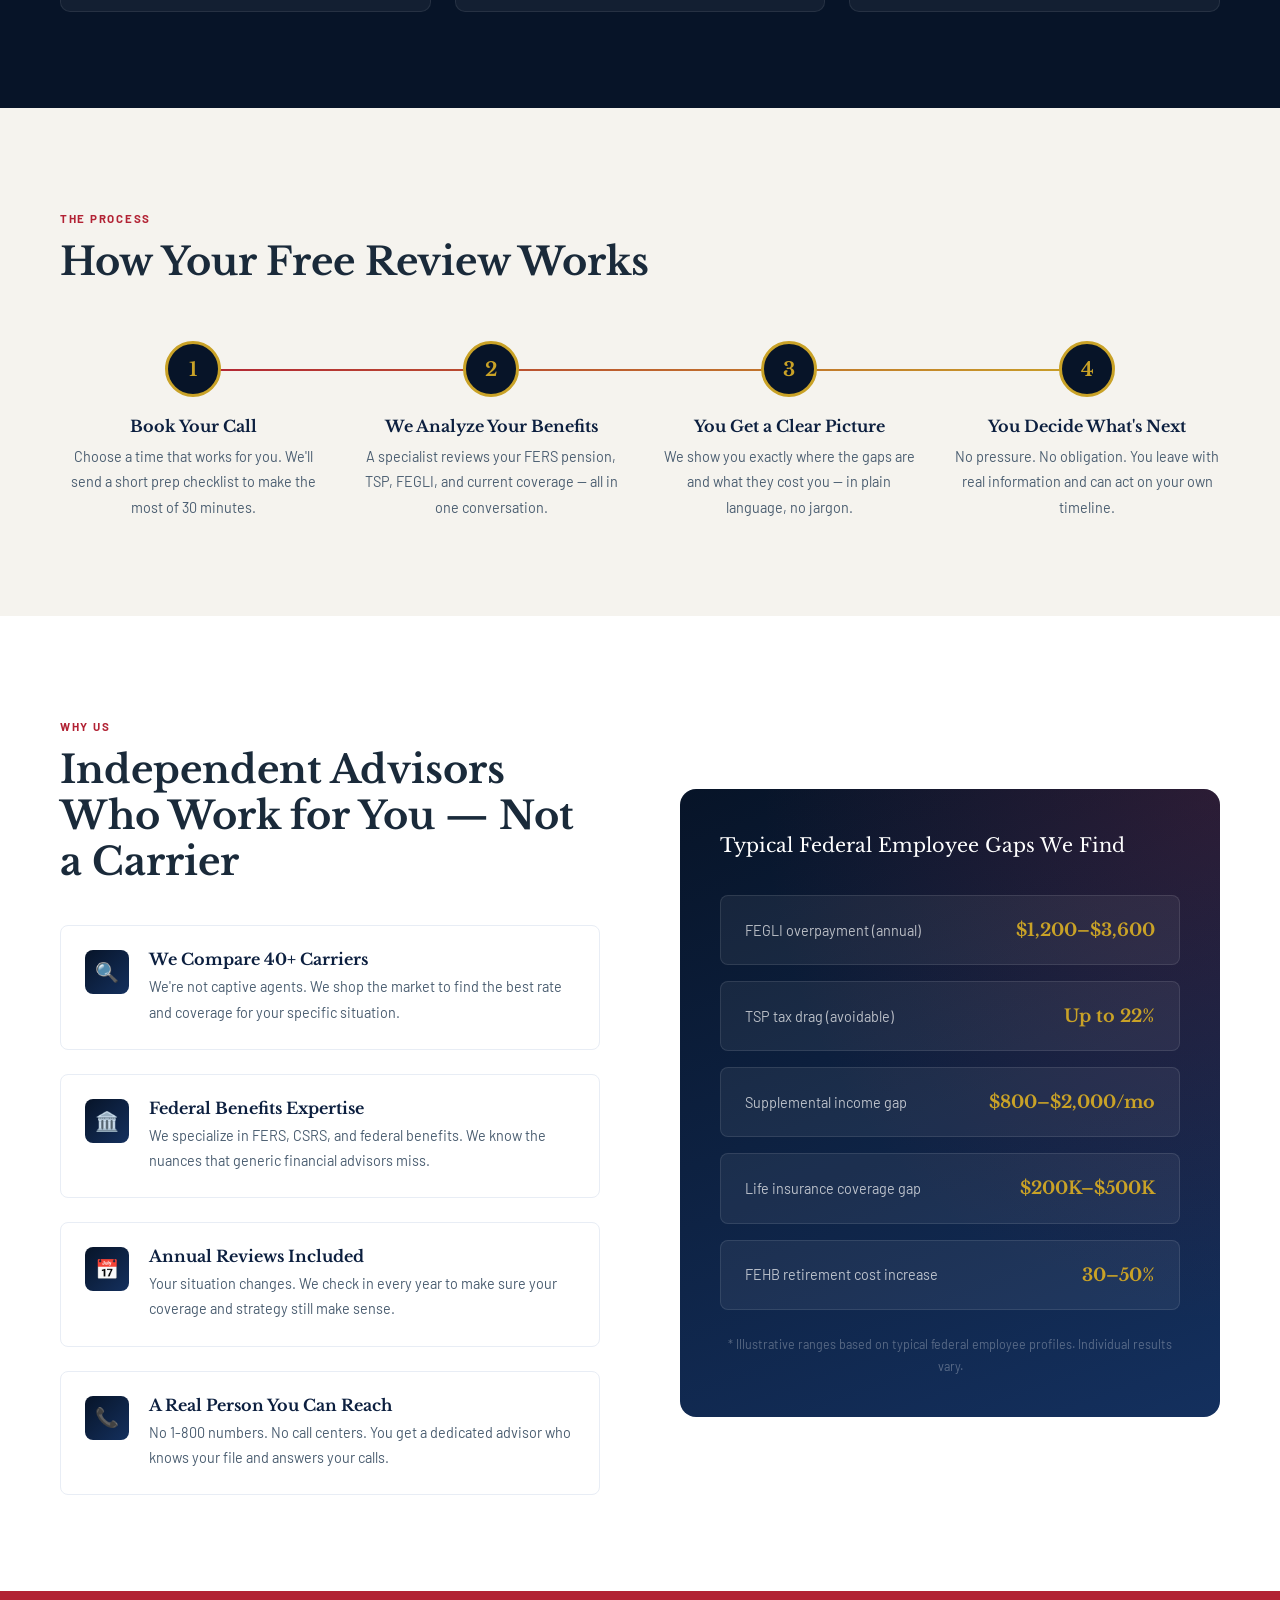
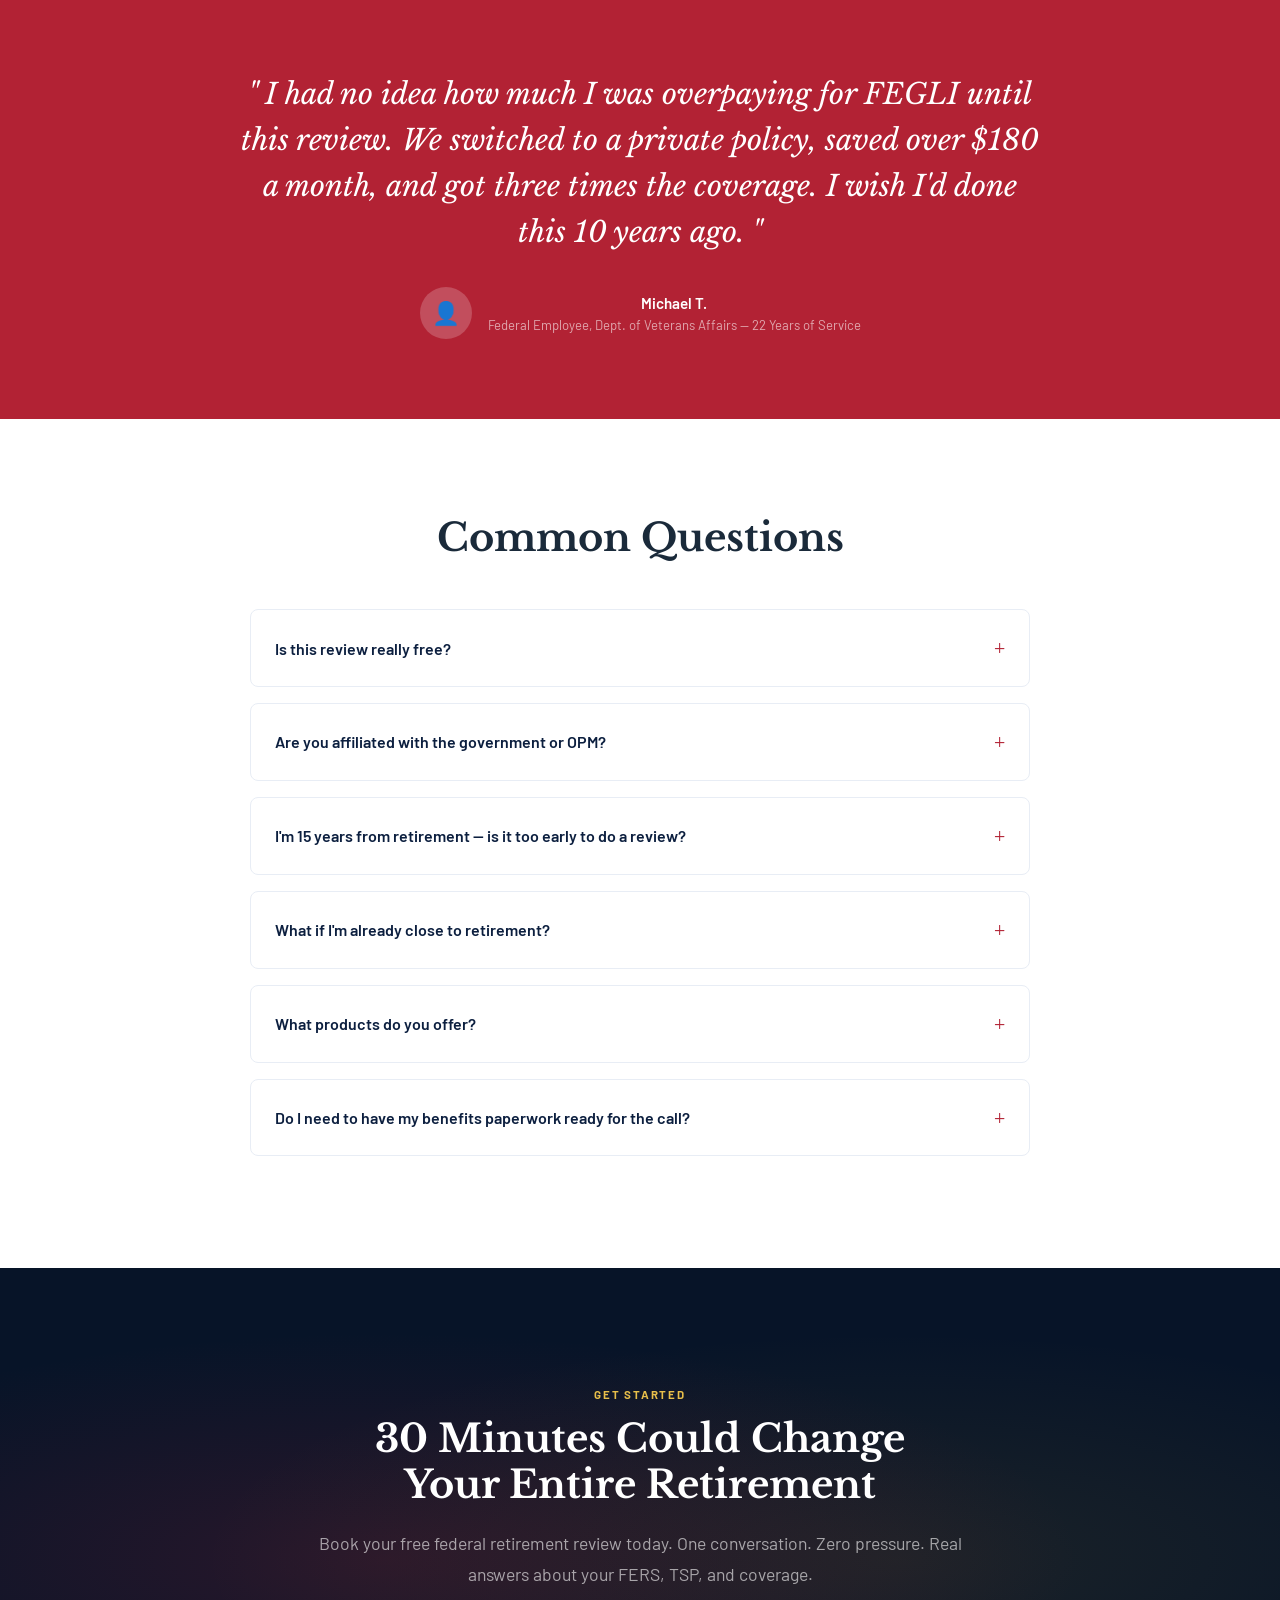
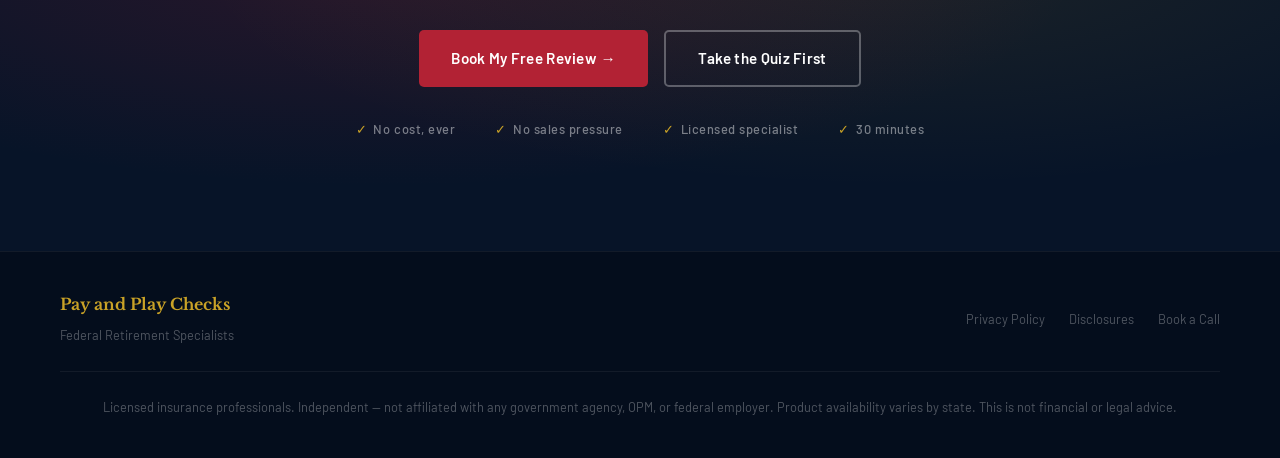
==== commit a0ff4e13: "Add clean URL folders" ====
--- a/federal/index.html
+++ b/federal/index.html
@@ -1,356 +1,1035 @@
 <!DOCTYPE html>
-<html>
+<html lang="en">
 <head>
-<meta charset="UTF-8">
-<title>Federal Retirement Readiness Quiz</title>
-<meta name="viewport" content="width=device-width, initial-scale=1.0">
-
-<style>
-body {
-    margin: 0;
-    font-family: Arial, sans-serif;
-    background-color: #f4f6f9;
-    color: #1b1f23;
-}
-
-.container {
-    max-width: 700px;
-    margin: 50px auto;
-    padding: 20px;
-    text-align: center;
-}
-
-h1 {
-    color: #0A1F44;
-}
-
-.question {
-    display: none;
-}
-
-.active {
-    display: block;
-}
-
-button {
-    display: block;
-    width: 100%;
-    padding: 14px;
-    margin: 10px 0;
-    border: none;
-    border-radius: 5px;
-    background-color: #C9A227;
-    color: white;
-    font-weight: bold;
-    cursor: pointer;
-}
-
-button:hover {
-    opacity: 0.9;
-}
-
-select, input[type="text"], input[type="email"], input[type="tel"] {
-    width: 100%;
-    padding: 12px;
-    margin: 10px 0;
-    border-radius: 5px;
-    font-size: 16px;
-    border: 1px solid #ccc;
-    box-sizing: border-box;
-}
-
-.progress {
-    height: 8px;
-    background: #ddd;
-    border-radius: 4px;
-    margin-bottom: 20px;
-}
-
-.progress-bar {
-    height: 8px;
-    width: 0%;
-    background: #0A1F44;
-    border-radius: 4px;
-    transition: width 0.3s ease;
-}
-
-.footer {
-    margin-top: 40px;
-    font-size: 12px;
-    color: #555;
-}
-
-.contact-label {
-    text-align: left;
-    font-size: 14px;
-    font-weight: bold;
-    color: #0A1F44;
-    margin-top: 10px;
-}
-
-.sending-msg {
-    font-size: 16px;
-    color: #0A1F44;
-    margin-top: 20px;
-}
-</style>
+  <meta charset="UTF-8">
+  <meta name="viewport" content="width=device-width, initial-scale=1.0">
+  <title>Federal Retirement Planning | Pay and Play Checks</title>
+  <meta name="description" content="Maximize your FERS pension, TSP, and FEGLI benefits. Free federal retirement review for government employees.">
+  <link rel="preconnect" href="https://fonts.googleapis.com">
+  <link rel="preconnect" href="https://fonts.gstatic.com" crossorigin>
+  <link href="https://fonts.googleapis.com/css2?family=Libre+Baskerville:ital,wght@0,400;0,700;1,400&family=Barlow:wght@300;400;500;600;700&display=swap" rel="stylesheet">
+
+  <style>
+    :root {
+      --navy:       #0C1F3F;
+      --navy-dark:  #071428;
+      --navy-mid:   #14305E;
+      --red:        #B22234;
+      --red-light:  #D4324A;
+      --gold:       #C9A227;
+      --gold-light: #E8BF4A;
+      --white:      #FFFFFF;
+      --off-white:  #F5F3EE;
+      --slate:      #8494A8;
+      --slate-light:#E8EDF5;
+      --text:       #1A2A3A;
+    }
+
+    *, *::before, *::after { box-sizing: border-box; margin: 0; padding: 0; }
+    html { scroll-behavior: smooth; }
+
+    body {
+      font-family: 'Barlow', sans-serif;
+      background: var(--white);
+      color: var(--text);
+      line-height: 1.6;
+    }
+
+    /* ── TYPOGRAPHY ── */
+    h1, h2, h3 { font-family: 'Libre Baskerville', Georgia, serif; line-height: 1.2; }
+    h1 { font-size: clamp(2.4rem, 5vw, 4rem); font-weight: 700; }
+    h2 { font-size: clamp(1.8rem, 3vw, 2.8rem); font-weight: 700; }
+    h3 { font-size: 1.25rem; font-weight: 700; }
+    p  { font-size: 1.05rem; color: #4A5D70; line-height: 1.75; }
+
+    /* ── LAYOUT ── */
+    .container { max-width: 1160px; margin: 0 auto; padding: 0 2rem; }
+    .section    { padding: 6rem 2rem; }
+
+    /* ── NAV ── */
+    .nav {
+      position: sticky; top: 0; z-index: 100;
+      background: var(--navy-dark);
+      border-bottom: 3px solid var(--red);
+      padding: 0 2rem;
+      display: flex; justify-content: space-between; align-items: stretch;
+      min-height: 68px;
+    }
+    .nav-brand {
+      display: flex; align-items: center; gap: 0.75rem;
+      text-decoration: none;
+    }
+    .nav-brand-icon {
+      width: 36px; height: 36px;
+      background: var(--red);
+      border-radius: 4px;
+      display: flex; align-items: center; justify-content: center;
+      font-size: 1.1rem;
+    }
+    .nav-brand-text {
+      display: flex; flex-direction: column; line-height: 1.1;
+    }
+    .nav-brand-top {
+      font-family: 'Libre Baskerville', serif;
+      color: var(--white);
+      font-size: 1rem;
+      font-weight: 700;
+      letter-spacing: 0.02em;
+    }
+    .nav-brand-sub {
+      color: var(--gold);
+      font-size: 0.7rem;
+      font-weight: 600;
+      letter-spacing: 0.12em;
+      text-transform: uppercase;
+    }
+    .nav-links {
+      display: flex; align-items: center; gap: 2rem;
+      list-style: none;
+    }
+    .nav-links a {
+      color: rgba(255,255,255,.7);
+      text-decoration: none;
+      font-size: 0.85rem;
+      font-weight: 500;
+      letter-spacing: 0.06em;
+      text-transform: uppercase;
+      transition: color 0.2s;
+    }
+    .nav-links a:hover { color: var(--gold); }
+    .nav-cta {
+      background: var(--red) !important;
+      color: var(--white) !important;
+      padding: 0.55rem 1.4rem;
+      border-radius: 4px;
+      font-weight: 600 !important;
+      transition: background 0.2s !important;
+    }
+    .nav-cta:hover { background: var(--red-light) !important; }
+
+    /* ── ALERT BAR ── */
+    .alert-bar {
+      background: var(--gold);
+      padding: 0.6rem 2rem;
+      text-align: center;
+    }
+    .alert-bar p {
+      color: var(--navy-dark);
+      font-size: 0.85rem;
+      font-weight: 600;
+      letter-spacing: 0.04em;
+      margin: 0;
+    }
+    .alert-bar strong { font-weight: 700; }
+
+    /* ── HERO ── */
+    .hero {
+      background: var(--navy-dark);
+      position: relative;
+      overflow: hidden;
+      padding: 7rem 2rem 5rem;
+    }
+    .hero::before {
+      content: '';
+      position: absolute; inset: 0;
+      background:
+        radial-gradient(ellipse at 80% 20%, rgba(178,34,52,.18) 0%, transparent 50%),
+        radial-gradient(ellipse at 20% 80%, rgba(201,162,39,.1) 0%, transparent 50%);
+      pointer-events: none;
+    }
+    /* Stars/dots texture */
+    .hero::after {
+      content: '';
+      position: absolute; inset: 0;
+      background-image: radial-gradient(rgba(255,255,255,.06) 1px, transparent 1px);
+      background-size: 32px 32px;
+      pointer-events: none;
+    }
+    .hero-inner {
+      position: relative; z-index: 1;
+      max-width: 1160px; margin: 0 auto;
+      display: grid; grid-template-columns: 1fr 420px; gap: 4rem; align-items: center;
+    }
+    .hero-badge {
+      display: inline-flex; align-items: center; gap: 0.5rem;
+      background: rgba(178,34,52,.2);
+      border: 1px solid rgba(178,34,52,.4);
+      border-radius: 100px;
+      padding: 0.35rem 1rem;
+      margin-bottom: 1.5rem;
+    }
+    .hero-badge span {
+      font-size: 0.75rem;
+      font-weight: 600;
+      letter-spacing: 0.1em;
+      text-transform: uppercase;
+      color: #FF8A95;
+    }
+    .hero h1 {
+      color: var(--white);
+      margin-bottom: 1.5rem;
+    }
+    .hero h1 em {
+      font-style: italic;
+      color: var(--gold);
+    }
+    .hero-sub {
+      color: rgba(255,255,255,.7) !important;
+      font-size: 1.15rem !important;
+      margin-bottom: 2.5rem;
+      max-width: 52ch;
+    }
+    .hero-stats {
+      display: flex; gap: 2.5rem; margin-bottom: 2.5rem;
+    }
+    .hero-stat-num {
+      font-family: 'Libre Baskerville', serif;
+      font-size: 2rem;
+      font-weight: 700;
+      color: var(--gold);
+      line-height: 1;
+    }
+    .hero-stat-label {
+      font-size: 0.8rem;
+      color: rgba(255,255,255,.5);
+      font-weight: 500;
+      letter-spacing: 0.04em;
+      margin-top: 0.25rem;
+    }
+    .hero-actions { display: flex; gap: 1rem; flex-wrap: wrap; }
+
+    /* ── BUTTONS ── */
+    .btn {
+      display: inline-flex; align-items: center; gap: 0.5rem;
+      padding: 0.9rem 2rem;
+      border-radius: 5px;
+      font-family: 'Barlow', sans-serif;
+      font-weight: 600;
+      font-size: 0.95rem;
+      text-decoration: none;
+      cursor: pointer;
+      border: none;
+      transition: all 0.2s;
+      letter-spacing: 0.02em;
+    }
+    .btn-red {
+      background: var(--red);
+      color: var(--white);
+    }
+    .btn-red:hover { background: var(--red-light); transform: translateY(-2px); box-shadow: 0 8px 24px rgba(178,34,52,.4); }
+    .btn-gold {
+      background: var(--gold);
+      color: var(--navy-dark);
+    }
+    .btn-gold:hover { background: var(--gold-light); transform: translateY(-2px); }
+    .btn-ghost {
+      background: transparent;
+      color: var(--white);
+      border: 2px solid rgba(255,255,255,.3);
+    }
+    .btn-ghost:hover { border-color: var(--white); background: rgba(255,255,255,.08); }
+
+    /* ── HERO CARD (right side) ── */
+    .hero-card {
+      background: rgba(255,255,255,.05);
+      border: 1px solid rgba(255,255,255,.12);
+      border-radius: 12px;
+      padding: 2rem;
+      backdrop-filter: blur(10px);
+    }
+    .hero-card-title {
+      font-family: 'Libre Baskerville', serif;
+      color: var(--white);
+      font-size: 1.1rem;
+      margin-bottom: 1.5rem;
+      padding-bottom: 1rem;
+      border-bottom: 1px solid rgba(255,255,255,.1);
+    }
+    .checklist { list-style: none; display: flex; flex-direction: column; gap: 0.9rem; }
+    .checklist li {
+      display: flex; align-items: flex-start; gap: 0.75rem;
+      color: rgba(255,255,255,.8);
+      font-size: 0.95rem;
+    }
+    .checklist li::before {
+      content: '✓';
+      color: var(--gold);
+      font-weight: 700;
+      font-size: 1rem;
+      flex-shrink: 0;
+      margin-top: 0.1rem;
+    }
+    .hero-card-cta {
+      margin-top: 1.75rem;
+      padding-top: 1.5rem;
+      border-top: 1px solid rgba(255,255,255,.1);
+    }
+    .hero-card-cta .btn { width: 100%; justify-content: center; }
+    .hero-card-note {
+      text-align: center;
+      font-size: 0.78rem;
+      color: rgba(255,255,255,.4);
+      margin-top: 0.75rem;
+    }
+
+    /* ── TRUST STRIP ── */
+    .trust-strip {
+      background: var(--off-white);
+      border-bottom: 1px solid var(--slate-light);
+      padding: 1.5rem 2rem;
+    }
+    .trust-items {
+      max-width: 1160px; margin: 0 auto;
+      display: flex; justify-content: center;
+      gap: 3rem; flex-wrap: wrap;
+      list-style: none;
+    }
+    .trust-items li {
+      display: flex; align-items: center; gap: 0.5rem;
+      font-size: 0.85rem;
+      font-weight: 600;
+      color: var(--navy);
+      letter-spacing: 0.03em;
+    }
+    .trust-icon { font-size: 1.1rem; }
+
+    /* ── PROBLEM SECTION ── */
+    .problem-section {
+      background: var(--white);
+      padding: 6rem 2rem;
+    }
+    .problem-inner {
+      max-width: 1160px; margin: 0 auto;
+    }
+    .section-label {
+      display: inline-block;
+      font-size: 0.72rem;
+      font-weight: 700;
+      letter-spacing: 0.15em;
+      text-transform: uppercase;
+      color: var(--red);
+      margin-bottom: 0.75rem;
+    }
+    .problem-grid {
+      display: grid;
+      grid-template-columns: repeat(3, 1fr);
+      gap: 1.5px;
+      background: var(--slate-light);
+      border-radius: 10px;
+      overflow: hidden;
+      margin-top: 3rem;
+    }
+    .problem-item {
+      background: var(--white);
+      padding: 2.5rem 2rem;
+    }
+    .problem-number {
+      font-family: 'Libre Baskerville', serif;
+      font-size: 3.5rem;
+      font-weight: 700;
+      color: var(--slate-light);
+      line-height: 1;
+      margin-bottom: 1rem;
+    }
+    .problem-item h3 { margin-bottom: 0.75rem; color: var(--navy); }
+
+    /* ── SOLUTIONS ── */
+    .solutions-section {
+      background: var(--navy-dark);
+      padding: 6rem 2rem;
+      position: relative;
+      overflow: hidden;
+    }
+    .solutions-section::before {
+      content: '';
+      position: absolute;
+      top: -100px; right: -100px;
+      width: 500px; height: 500px;
+      background: radial-gradient(circle, rgba(178,34,52,.12) 0%, transparent 70%);
+      pointer-events: none;
+    }
+    .solutions-inner { max-width: 1160px; margin: 0 auto; position: relative; z-index: 1; }
+    .solutions-header { margin-bottom: 3.5rem; }
+    .solutions-header h2 { color: var(--white); }
+    .solutions-header p { color: rgba(255,255,255,.6) !important; max-width: 55ch; margin-top: 1rem; }
+    .solutions-grid {
+      display: grid;
+      grid-template-columns: repeat(3, 1fr);
+      gap: 1.5rem;
+    }
+    .solution-card {
+      background: rgba(255,255,255,.05);
+      border: 1px solid rgba(255,255,255,.08);
+      border-radius: 10px;
+      padding: 2rem;
+      transition: border-color 0.2s, transform 0.2s;
+    }
+    .solution-card:hover {
+      border-color: rgba(201,162,39,.4);
+      transform: translateY(-4px);
+    }
+    .solution-icon {
+      width: 50px; height: 50px;
+      background: rgba(201,162,39,.15);
+      border-radius: 8px;
+      display: flex; align-items: center; justify-content: center;
+      font-size: 1.4rem;
+      margin-bottom: 1.25rem;
+    }
+    .solution-card h3 { color: var(--white); margin-bottom: 0.75rem; }
+    .solution-card p { color: rgba(255,255,255,.55) !important; font-size: 0.95rem !important; }
+    .solution-tag {
+      display: inline-block;
+      margin-top: 1rem;
+      font-size: 0.72rem;
+      font-weight: 700;
+      letter-spacing: 0.1em;
+      text-transform: uppercase;
+      color: var(--gold);
+      padding: 0.25rem 0.75rem;
+      background: rgba(201,162,39,.12);
+      border-radius: 100px;
+    }
+
+    /* ── HOW IT WORKS ── */
+    .how-section { background: var(--off-white); padding: 6rem 2rem; }
+    .how-inner { max-width: 1160px; margin: 0 auto; }
+    .how-steps {
+      display: grid;
+      grid-template-columns: repeat(4, 1fr);
+      gap: 2rem;
+      margin-top: 3.5rem;
+      position: relative;
+    }
+    .how-steps::before {
+      content: '';
+      position: absolute;
+      top: 28px; left: 10%; right: 10%;
+      height: 2px;
+      background: linear-gradient(90deg, var(--red), var(--gold));
+      z-index: 0;
+    }
+    .how-step { text-align: center; position: relative; z-index: 1; }
+    .how-step-num {
+      width: 56px; height: 56px;
+      background: var(--navy-dark);
+      border-radius: 50%;
+      display: flex; align-items: center; justify-content: center;
+      margin: 0 auto 1.25rem;
+      font-family: 'Libre Baskerville', serif;
+      font-size: 1.2rem;
+      font-weight: 700;
+      color: var(--gold);
+      border: 3px solid var(--gold);
+    }
+    .how-step h3 { font-size: 1rem; margin-bottom: 0.5rem; color: var(--navy); }
+    .how-step p { font-size: 0.9rem !important; }
+
+    /* ── WHAT YOU GET ── */
+    .benefits-section { background: var(--white); padding: 6rem 2rem; }
+    .benefits-inner {
+      max-width: 1160px; margin: 0 auto;
+      display: grid; grid-template-columns: 1fr 1fr; gap: 5rem; align-items: center;
+    }
+    .benefits-list { display: flex; flex-direction: column; gap: 1.5rem; margin-top: 2.5rem; }
+    .benefit-item {
+      display: flex; gap: 1.25rem; align-items: flex-start;
+      padding: 1.5rem;
+      border: 1px solid var(--slate-light);
+      border-radius: 8px;
+      transition: box-shadow 0.2s, border-color 0.2s;
+    }
+    .benefit-item:hover {
+      box-shadow: 0 4px 20px rgba(12,31,63,.08);
+      border-color: rgba(178,34,52,.2);
+    }
+    .benefit-icon-wrap {
+      width: 44px; height: 44px;
+      background: linear-gradient(135deg, var(--navy-dark), var(--navy-mid));
+      border-radius: 8px;
+      display: flex; align-items: center; justify-content: center;
+      font-size: 1.2rem;
+      flex-shrink: 0;
+    }
+    .benefit-item h3 { font-size: 1rem; margin-bottom: 0.3rem; color: var(--navy); }
+    .benefit-item p { font-size: 0.9rem !important; margin: 0; }
+    .benefits-visual {
+      background: linear-gradient(160deg, var(--navy-dark) 0%, var(--navy-mid) 100%);
+      border-radius: 16px;
+      padding: 2.5rem;
+      position: relative;
+      overflow: hidden;
+    }
+    .benefits-visual::before {
+      content: '';
+      position: absolute; inset: 0;
+      background: radial-gradient(ellipse at top right, rgba(178,34,52,.2), transparent 60%);
+    }
+    .bv-title {
+      font-family: 'Libre Baskerville', serif;
+      color: var(--white);
+      font-size: 1.2rem;
+      margin-bottom: 2rem;
+      position: relative; z-index: 1;
+    }
+    .bv-items { display: flex; flex-direction: column; gap: 1rem; position: relative; z-index: 1; }
+    .bv-item {
+      background: rgba(255,255,255,.06);
+      border: 1px solid rgba(255,255,255,.1);
+      border-radius: 8px;
+      padding: 1.25rem 1.5rem;
+      display: flex; justify-content: space-between; align-items: center;
+    }
+    .bv-item-label { color: rgba(255,255,255,.7); font-size: 0.9rem; }
+    .bv-item-val {
+      font-family: 'Libre Baskerville', serif;
+      color: var(--gold);
+      font-size: 1.1rem;
+      font-weight: 700;
+    }
+    .bv-note {
+      margin-top: 1.5rem;
+      font-size: 0.78rem;
+      color: rgba(255,255,255,.3);
+      text-align: center;
+      position: relative; z-index: 1;
+    }
+
+    /* ── TESTIMONIAL ── */
+    .testimonial-section {
+      background: var(--red);
+      padding: 5rem 2rem;
+    }
+    .testimonial-inner { max-width: 800px; margin: 0 auto; text-align: center; }
+    .testimonial-quote {
+      font-family: 'Libre Baskerville', serif;
+      font-size: clamp(1.3rem, 2.5vw, 1.8rem);
+      font-style: italic;
+      color: var(--white);
+      line-height: 1.6;
+      margin-bottom: 2rem;
+    }
+    .testimonial-quote::before { content: '"'; }
+    .testimonial-quote::after  { content: '"'; }
+    .testimonial-author {
+      display: flex; align-items: center; justify-content: center; gap: 1rem;
+    }
+    .testimonial-avatar {
+      width: 52px; height: 52px;
+      background: rgba(255,255,255,.2);
+      border-radius: 50%;
+      display: flex; align-items: center; justify-content: center;
+      font-size: 1.4rem;
+    }
+    .testimonial-name { color: var(--white); font-weight: 600; font-size: 0.95rem; }
+    .testimonial-role { color: rgba(255,255,255,.6); font-size: 0.82rem; }
+
+    /* ── FAQ ── */
+    .faq-section { background: var(--white); padding: 6rem 2rem; }
+    .faq-inner { max-width: 780px; margin: 0 auto; }
+    .faq-inner h2 { text-align: center; margin-bottom: 3rem; }
+    details {
+      border: 1px solid var(--slate-light);
+      border-radius: 8px;
+      margin-bottom: 1rem;
+      overflow: hidden;
+    }
+    details[open] { border-color: rgba(178,34,52,.3); }
+    summary {
+      padding: 1.25rem 1.5rem;
+      font-weight: 600;
+      font-size: 1rem;
+      cursor: pointer;
+      color: var(--navy);
+      list-style: none;
+      display: flex; justify-content: space-between; align-items: center;
+    }
+    summary::-webkit-details-marker { display: none; }
+    summary::after {
+      content: '+';
+      font-size: 1.4rem;
+      color: var(--red);
+      font-weight: 300;
+      transition: transform 0.2s;
+    }
+    details[open] summary::after { content: '−'; }
+    .faq-answer {
+      padding: 0 1.5rem 1.5rem;
+      color: #4A5D70;
+      font-size: 0.95rem;
+      line-height: 1.75;
+    }
+
+    /* ── FINAL CTA ── */
+    .cta-section {
+      background: var(--navy-dark);
+      padding: 7rem 2rem;
+      position: relative;
+      overflow: hidden;
+    }
+    .cta-section::before {
+      content: '';
+      position: absolute; inset: 0;
+      background:
+        radial-gradient(ellipse at 30% 50%, rgba(178,34,52,.2), transparent 55%),
+        radial-gradient(ellipse at 70% 50%, rgba(201,162,39,.1), transparent 55%);
+    }
+    .cta-inner {
+      max-width: 700px; margin: 0 auto;
+      text-align: center; position: relative; z-index: 1;
+    }
+    .cta-inner h2 { color: var(--white); margin-bottom: 1.25rem; }
+    .cta-inner p { color: rgba(255,255,255,.6) !important; font-size: 1.1rem !important; margin-bottom: 2.5rem; }
+    .cta-actions { display: flex; gap: 1rem; justify-content: center; flex-wrap: wrap; }
+    .cta-reassurance {
+      margin-top: 2rem;
+      display: flex; justify-content: center; gap: 2.5rem; flex-wrap: wrap;
+    }
+    .cta-reassurance span {
+      color: rgba(255,255,255,.45);
+      font-size: 0.8rem;
+      font-weight: 500;
+      letter-spacing: 0.04em;
+      display: flex; align-items: center; gap: 0.4rem;
+    }
+    .cta-reassurance span::before { content: '✓'; color: var(--gold); }
+
+    /* ── FOOTER ── */
+    .footer {
+      background: #040D1C;
+      padding: 2.5rem 2rem;
+      border-top: 1px solid rgba(255,255,255,.06);
+    }
+    .footer-inner {
+      max-width: 1160px; margin: 0 auto;
+      display: flex; justify-content: space-between; align-items: center;
+      flex-wrap: wrap; gap: 1rem;
+    }
+    .footer-brand {
+      font-family: 'Libre Baskerville', serif;
+      color: var(--gold);
+      font-size: 1rem;
+      font-weight: 700;
+    }
+    .footer p {
+      color: rgba(255,255,255,.3) !important;
+      font-size: 0.8rem !important;
+    }
+    .footer-links { display: flex; gap: 1.5rem; }
+    .footer-links a { color: rgba(255,255,255,.3); text-decoration: none; font-size: 0.8rem; }
+    .footer-links a:hover { color: var(--gold); }
+
+    /* ── ANIMATIONS ── */
+    @keyframes fadeUp {
+      from { opacity: 0; transform: translateY(28px); }
+      to   { opacity: 1; transform: translateY(0); }
+    }
+    .fade-up { animation: fadeUp 0.65s ease both; }
+    .d1 { animation-delay: 0.1s; }
+    .d2 { animation-delay: 0.2s; }
+    .d3 { animation-delay: 0.3s; }
+    .d4 { animation-delay: 0.4s; }
+
+    /* ── RESPONSIVE ── */
+    @media (max-width: 900px) {
+      .hero-inner { grid-template-columns: 1fr; }
+      .hero-card  { display: none; }
+      .solutions-grid { grid-template-columns: 1fr 1fr; }
+      .how-steps  { grid-template-columns: 1fr 1fr; }
+      .how-steps::before { display: none; }
+      .benefits-inner { grid-template-columns: 1fr; }
+      .benefits-visual { display: none; }
+      .problem-grid { grid-template-columns: 1fr; }
+    }
+    @media (max-width: 600px) {
+      .nav-links { display: none; }
+      .solutions-grid { grid-template-columns: 1fr; }
+      .how-steps { grid-template-columns: 1fr; }
+      .trust-items { gap: 1.25rem; }
+    }
+  </style>
 </head>
-
 <body>
 
-<div class="container">
-
-<h1>Federal Employee Retirement Assessment</h1>
-<p>Answer 7 quick questions to evaluate your retirement readiness.</p>
-
-<div class="progress">
-    <div class="progress-bar" id="progressBar"></div>
+<!-- ── ALERT BAR ── -->
+<div class="alert-bar">
+  <p>⚡ <strong>Limited availability:</strong> We're currently accepting new federal employee clients — <strong>schedule your free review before spots fill.</strong></p>
 </div>
 
-<!-- STATE DROPDOWN -->
-<div class="question active" id="q0">
-<h3>What state are you currently located in?</h3>
-<select id="stateSelect">
-<option value="">Select Your State</option>
-<option>Alabama</option><option>Alaska</option><option>Arizona</option>
-<option>Arkansas</option><option>California</option><option>Colorado</option>
-<option>Connecticut</option><option>Delaware</option><option>Florida</option>
-<option>Georgia</option><option>Hawaii</option><option>Idaho</option>
-<option>Illinois</option><option>Indiana</option><option>Iowa</option>
-<option>Kansas</option><option>Kentucky</option><option>Louisiana</option>
-<option>Maine</option><option>Maryland</option><option>Massachusetts</option>
-<option>Michigan</option><option>Minnesota</option><option>Mississippi</option>
-<option>Missouri</option><option>Montana</option><option>Nebraska</option>
-<option>Nevada</option><option>New Hampshire</option><option>New Jersey</option>
-<option>New Mexico</option><option>New York</option><option>North Carolina</option>
-<option>North Dakota</option><option>Ohio</option><option>Oklahoma</option>
-<option>Oregon</option><option>Pennsylvania</option><option>Rhode Island</option>
-<option>South Carolina</option><option>South Dakota</option><option>Tennessee</option>
-<option>Texas</option><option>Utah</option><option>Vermont</option>
-<option>Virginia</option><option>Washington</option><option>West Virginia</option>
-<option>Wisconsin</option><option>Wyoming</option>
-</select>
-<button onclick="submitState()">Continue</button>
+<!-- ── NAV ── -->
+<nav class="nav">
+  <a href="/" class="nav-brand">
+    <div class="nav-brand-icon">💰</div>
+    <div class="nav-brand-text">
+      <span class="nav-brand-top">Pay and Play Checks</span>
+      <span class="nav-brand-sub">Federal Retirement</span>
+    </div>
+  </a>
+  <ul class="nav-links">
+    <li><a href="#problems">The Gaps</a></li>
+    <li><a href="#solutions">What We Do</a></li>
+    <li><a href="#how">How It Works</a></li>
+    <li><a href="#faq">FAQ</a></li>
+    <li><a href="https://calendly.com/johnrussofinancial/30min" target="_blank" class="nav-cta">Book Free Review</a></li>
+  </ul>
+</nav>
+
+<!-- ── HERO ── -->
+<section class="hero">
+  <div class="hero-inner">
+    <div>
+      <div class="hero-badge fade-up">
+        <span>🏛️ For Federal &amp; Government Employees</span>
+      </div>
+      <h1 class="fade-up d1">
+        Your FERS Pension Is<br>
+        <em>Only Part of the Picture</em>
+      </h1>
+      <p class="hero-sub fade-up d2">
+        Most federal employees retire leaving thousands in TSP growth,
+        FEGLI savings, and supplemental income on the table.
+        We help you maximize every dollar you've earned.
+      </p>
+      <div class="hero-stats fade-up d2">
+        <div>
+          <div class="hero-stat-num">$47K</div>
+          <div class="hero-stat-label">Avg. missed annually</div>
+        </div>
+        <div>
+          <div class="hero-stat-num">30min</div>
+          <div class="hero-stat-label">Free review call</div>
+        </div>
+        <div>
+          <div class="hero-stat-num">100%</div>
+          <div class="hero-stat-label">No obligation</div>
+        </div>
+      </div>
+      <div class="hero-actions fade-up d3">
+        <a href="quiz.html" class="btn btn-red">
+          Book My Free Federal Review →
+        </a>
+        <a href="#problems" class="btn btn-ghost">See the Gaps</a>
+      </div>
+    </div>
+
+    <!-- Right side card -->
+    <div class="hero-card fade-up d4">
+      <p class="hero-card-title">What your free review covers:</p>
+      <ul class="checklist">
+        <li>FERS pension calculation &amp; optimization</li>
+        <li>TSP withdrawal strategy for your timeline</li>
+        <li>FEGLI vs. private life insurance comparison</li>
+        <li>FEHB healthcare cost in retirement</li>
+        <li>Supplemental income gap analysis</li>
+        <li>Social Security coordination with FERS</li>
+        <li>Survivor benefit plan (SBP) options</li>
+      </ul>
+      <div class="hero-card-cta">
+        <a href="quiz.html" class="btn btn-gold">
+          Schedule Now — It's Free
+        </a>
+        <p class="hero-card-note">No sales pressure. One licensed specialist. 30 minutes.</p>
+      </div>
+    </div>
+  </div>
+</section>
+
+<!-- ── TRUST STRIP ── -->
+<div class="trust-strip">
+  <ul class="trust-items">
+    <li><span class="trust-icon">🏛️</span> FERS &amp; CSRS Specialists</li>
+    <li><span class="trust-icon">🔒</span> Independent — Not Government Affiliated</li>
+    <li><span class="trust-icon">📋</span> Licensed in 30+ States</li>
+    <li><span class="trust-icon">⭐</span> 500+ Federal Employees Served</li>
+    <li><span class="trust-icon">💬</span> No-Cost, No-Obligation Review</li>
+  </ul>
 </div>
 
-<!-- Q1 -->
-<div class="question" id="q1">
-<h3>Are you currently a federal employee?</h3>
-<button onclick="next('FERS')">Yes – FERS</button>
-<button onclick="next('CSRS')">Yes – CSRS</button>
-<button onclick="next('Hybrid')">Yes – Military / Hybrid</button>
-<button onclick="next('No')">No</button>
-</div>
-
-<!-- Q2 -->
-<div class="question" id="q2">
-<h3>How many years of federal service do you have?</h3>
-<button onclick="next('0-5')">0–5 years</button>
-<button onclick="next('6-15')">6–15 years</button>
-<button onclick="next('16-25')">16–25 years</button>
-<button onclick="next('25+')">25+ years</button>
-</div>
-
-<!-- Q3 -->
-<div class="question" id="q3">
-<h3>When are you planning to retire?</h3>
-<button onclick="next('1-3 years')">1–3 years</button>
-<button onclick="next('3-7 years')">3–7 years</button>
-<button onclick="next('7+ years')">7+ years</button>
-<button onclick="next('Not sure')">Not sure yet</button>
-</div>
-
-<!-- Q4 -->
-<div class="question" id="q4">
-<h3>Do you feel confident you understand your:</h3>
-<button onclick="next('Pension')">FERS/CSRS pension</button>
-<button onclick="next('TSP')">TSP withdrawal strategy</button>
-<button onclick="next('FEGLI')">FEGLI options</button>
-<button onclick="next('FEHB')">FEHB in retirement</button>
-<button onclick="next('Not sure')">I'm honestly not sure</button>
-</div>
-
-<!-- Q5 -->
-<div class="question" id="q5">
-<h3>Have you had a personalized federal retirement analysis done?</h3>
-<button onclick="next('Yes')">Yes</button>
-<button onclick="next('No')">No</button>
-<button onclick="next('Seminar only')">Only seminar/webinar</button>
-</div>
-
-<!-- Q6 -->
-<div class="question" id="q6">
-<h3>Would you like a complimentary federal retirement review?</h3>
-<button onclick="showContactForm()">Yes – Schedule My Review</button>
-<button onclick="showResult()">Maybe – More Information</button>
-<button onclick="showResult()">Not right now</button>
-</div>
-
-<!-- CONTACT FORM (new step) -->
-<div class="question" id="qContact">
-<h3>Where should we send your retirement review details?</h3>
-<p style="color:#555; font-size:14px;">We'll use this to confirm your appointment and send preparation materials.</p>
-
-<div class="contact-label">Full Name *</div>
-<input type="text" id="contactName" placeholder="Your full name" />
-
-<div class="contact-label">Email Address *</div>
-<input type="email" id="contactEmail" placeholder="your@email.com" />
-
-<div class="contact-label">Phone Number *</div>
-<input type="tel" id="contactPhone" placeholder="(555) 555-5555" />
-
-<button onclick="submitContact()" style="margin-top:20px;">Schedule My Review →</button>
-</div>
-
-<!-- RESULT -->
-<div class="question" id="result">
-<h3>Your Retirement Strategy May Have Gaps</h3>
-<p>Many federal employees miss optimization opportunities in pension coordination, TSP strategy, and benefit timing.</p>
-<button onclick="showContactForm()">Schedule My Review</button>
-</div>
-
-<!-- SENDING -->
-<div class="question" id="sending">
-<p class="sending-msg">⏳ Saving your information and redirecting to scheduling...</p>
-</div>
-
-<div class="footer">
-Retirement strategy consultations are educational in nature. 
-Product recommendations are subject to state licensing and suitability requirements.
-</div>
-
-</div>
-
-<script>
-
-let current = 0;
-const totalSteps = 8; // now 8 steps including contact
-
-let answers = {
-    state: "",
-    employeeType: "",
-    yearsService: "",
-    retirementTimeline: "",
-    confidenceArea: "",
-    priorAnalysis: "",
-    name: "",
-    email: "",
-    phone: ""
-};
-
-function updateProgress() {
-    let percent = (current / totalSteps) * 100;
-    document.getElementById("progressBar").style.width = percent + "%";
-}
-
-function submitState() {
-    let selectedState = document.getElementById("stateSelect").value;
-    if (!selectedState) return alert("Please select your state.");
-    answers.state = selectedState;
-    next();
-}
-
-function next(answer) {
-    if (current === 1) answers.employeeType = answer;
-    if (current === 2) answers.yearsService = answer;
-    if (current === 3) answers.retirementTimeline = answer;
-    if (current === 4) answers.confidenceArea = answer;
-    if (current === 5) answers.priorAnalysis = answer;
-
-    document.getElementById("q" + current).classList.remove("active");
-    current++;
-
-    if (current <= 6) {
-        document.getElementById("q" + current).classList.add("active");
-    }
-
-    updateProgress();
-}
-
-function showResult() {
-    document.getElementById("q" + current).classList.remove("active");
-    document.getElementById("result").classList.add("active");
-}
-
-function showContactForm() {
-    // Hide whatever is currently showing
-    const activeEls = document.querySelectorAll(".active");
-    activeEls.forEach(el => el.classList.remove("active"));
-    document.getElementById("qContact").classList.add("active");
-    current = 7;
-    updateProgress();
-}
-
-function submitContact() {
-    const name = document.getElementById("contactName").value.trim();
-    const email = document.getElementById("contactEmail").value.trim();
-    const phone = document.getElementById("contactPhone").value.trim();
-
-    if (!name) return alert("Please enter your name.");
-    if (!email || !email.includes("@")) return alert("Please enter a valid email address.");
-    if (!phone) return alert("Please enter your phone number.");
-
-    answers.name = name;
-    answers.email = email;
-    answers.phone = phone;
-
-    // Show sending screen
-    document.getElementById("qContact").classList.remove("active");
-    document.getElementById("sending").classList.add("active");
-    current = 8;
-    updateProgress();
-
-    goToCalendly();
-}
-
-function goToCalendly() {
-    const webhookURL = "https://hook.us2.make.com/ajxm62qqkaesi1oyglotr4cic8mu5mrv";
-
-    const payload = {
-        timestamp: new Date().toISOString(),
-        name: answers.name,
-        email: answers.email,
-        phone: answers.phone,
-        state: answers.state,
-        employeeType: answers.employeeType,
-        yearsService: answers.yearsService,
-        retirementTimeline: answers.retirementTimeline,
-        confidenceArea: answers.confidenceArea,
-        priorAnalysis: answers.priorAnalysis,
-        funnel: "Federal"
-    };
-
-    fetch(webhookURL, {
-        method: "POST",
-        headers: {
-            "Content-Type": "application/json"
-        },
-        body: JSON.stringify(payload)
-    })
-    .then(() => {
-        // Prefill Calendly with name, email, phone
-        const params = new URLSearchParams({
-            name: answers.name,
-            email: answers.email,
-            a1: answers.phone
-        });
-        window.location.href = "https://calendly.com/johnrussofinancial/30min?" + params.toString();
-    })
-    .catch(() => {
-        // Even if webhook fails, still redirect
-        const params = new URLSearchParams({
-            name: answers.name,
-            email: answers.email,
-            a1: answers.phone
-        });
-        window.location.href = "https://calendly.com/johnrussofinancial/30min?" + params.toString();
-    });
-}
-
-updateProgress();
-
-</script>
+<!-- ── PROBLEMS ── -->
+<section id="problems" class="problem-section">
+  <div class="problem-inner">
+    <span class="section-label">The Problem</span>
+    <h2>What Most Federal Employees<br>Never Find Out Until It's Too Late</h2>
+    <div class="problem-grid">
+      <div class="problem-item">
+        <div class="problem-number">01</div>
+        <h3>FEGLI Is Overpriced After 50</h3>
+        <p>Federal group life insurance costs skyrocket after age 50. Most employees don't realize private coverage can be 40–60% cheaper — with better benefits.</p>
+      </div>
+      <div class="problem-item">
+        <div class="problem-number">02</div>
+        <h3>TSP Left on Autopilot</h3>
+        <p>The default TSP allocation is rarely optimal for your retirement date. Without a withdrawal strategy, you could pay significantly more in taxes than necessary.</p>
+      </div>
+      <div class="problem-item">
+        <div class="problem-number">03</div>
+        <h3>The Pension Gap at Death</h3>
+        <p>If you die before retirement, your family may receive very little from FERS. Life insurance bridges that gap — but most federal employees are underinsured or overpaying.</p>
+      </div>
+      <div class="problem-item">
+        <div class="problem-number">04</div>
+        <h3>FEHB Cost Shock in Retirement</h3>
+        <p>Healthcare premiums don't go away when you retire. Without planning, FEHB costs can consume a significant portion of your pension income.</p>
+      </div>
+      <div class="problem-item">
+        <div class="problem-number">05</div>
+        <h3>Early Retirement Penalty</h3>
+        <p>Leaving before your MRA can permanently reduce your pension. We help you model the true cost of going early — and strategies to offset it.</p>
+      </div>
+      <div class="problem-item">
+        <div class="problem-number">06</div>
+        <h3>No Supplemental Income Plan</h3>
+        <p>Your pension replaces a portion of your salary — not all of it. Most federal retirees face an income gap. An IUL or annuity strategy can fill it tax-efficiently.</p>
+      </div>
+    </div>
+  </div>
+</section>
+
+<!-- ── SOLUTIONS ── -->
+<section id="solutions" class="solutions-section">
+  <div class="solutions-inner">
+    <div class="solutions-header">
+      <span class="section-label" style="color: var(--gold-light);">What We Do</span>
+      <h2>A Complete Federal Retirement Strategy — Built Around You</h2>
+      <p>We don't sell products. We build plans. Every recommendation is based on your specific federal benefits, family situation, and retirement timeline.</p>
+    </div>
+    <div class="solutions-grid">
+      <div class="solution-card">
+        <div class="solution-icon">📊</div>
+        <h3>FERS Pension Maximization</h3>
+        <p>We calculate your exact pension under multiple retirement scenarios and identify the optimal date to maximize your lifetime benefit.</p>
+        <span class="solution-tag">FERS / CSRS</span>
+      </div>
+      <div class="solution-card">
+        <div class="solution-icon">💼</div>
+        <h3>TSP Withdrawal Strategy</h3>
+        <p>Roth vs. traditional, withdrawal sequencing, and tax bracket management — we build a TSP strategy that keeps more money in your pocket.</p>
+        <span class="solution-tag">Tax Optimization</span>
+      </div>
+      <div class="solution-card">
+        <div class="solution-icon">🛡️</div>
+        <h3>Life Insurance Review</h3>
+        <p>We compare your FEGLI coverage to private alternatives and show you exactly what you're paying vs. what you could be paying for better coverage.</p>
+        <span class="solution-tag">FEGLI vs. Private</span>
+      </div>
+      <div class="solution-card">
+        <div class="solution-icon">📈</div>
+        <h3>Supplemental Income (IUL)</h3>
+        <p>An Indexed Universal Life policy builds tax-free cash value alongside your pension — creating a second income stream that doesn't increase your tax bracket.</p>
+        <span class="solution-tag">Tax-Free Growth</span>
+      </div>
+      <div class="solution-card">
+        <div class="solution-icon">💰</div>
+        <h3>Guaranteed Retirement Income</h3>
+        <p>For employees approaching retirement, we model annuity structures that guarantee income for life — bridging any gap between pension and expenses.</p>
+        <span class="solution-tag">Annuities</span>
+      </div>
+      <div class="solution-card">
+        <div class="solution-icon">🏥</div>
+        <h3>FEHB Retirement Planning</h3>
+        <p>We project your FEHB costs into retirement and show you strategies to reduce healthcare expenses without sacrificing coverage quality.</p>
+        <span class="solution-tag">Healthcare</span>
+      </div>
+    </div>
+  </div>
+</section>
+
+<!-- ── HOW IT WORKS ── -->
+<section id="how" class="how-section">
+  <div class="how-inner">
+    <span class="section-label">The Process</span>
+    <h2>How Your Free Review Works</h2>
+    <div class="how-steps">
+      <div class="how-step">
+        <div class="how-step-num">1</div>
+        <h3>Book Your Call</h3>
+        <p>Choose a time that works for you. We'll send a short prep checklist to make the most of 30 minutes.</p>
+      </div>
+      <div class="how-step">
+        <div class="how-step-num">2</div>
+        <h3>We Analyze Your Benefits</h3>
+        <p>A specialist reviews your FERS pension, TSP, FEGLI, and current coverage — all in one conversation.</p>
+      </div>
+      <div class="how-step">
+        <div class="how-step-num">3</div>
+        <h3>You Get a Clear Picture</h3>
+        <p>We show you exactly where the gaps are and what they cost you — in plain language, no jargon.</p>
+      </div>
+      <div class="how-step">
+        <div class="how-step-num">4</div>
+        <h3>You Decide What's Next</h3>
+        <p>No pressure. No obligation. You leave with real information and can act on your own timeline.</p>
+      </div>
+    </div>
+  </div>
+</section>
+
+<!-- ── BENEFITS ── -->
+<section class="benefits-section">
+  <div class="benefits-inner">
+    <div>
+      <span class="section-label">Why Us</span>
+      <h2>Independent Advisors Who Work for You — Not a Carrier</h2>
+      <div class="benefits-list">
+        <div class="benefit-item">
+          <div class="benefit-icon-wrap">🔍</div>
+          <div>
+            <h3>We Compare 40+ Carriers</h3>
+            <p>We're not captive agents. We shop the market to find the best rate and coverage for your specific situation.</p>
+          </div>
+        </div>
+        <div class="benefit-item">
+          <div class="benefit-icon-wrap">🏛️</div>
+          <div>
+            <h3>Federal Benefits Expertise</h3>
+            <p>We specialize in FERS, CSRS, and federal benefits. We know the nuances that generic financial advisors miss.</p>
+          </div>
+        </div>
+        <div class="benefit-item">
+          <div class="benefit-icon-wrap">📅</div>
+          <div>
+            <h3>Annual Reviews Included</h3>
+            <p>Your situation changes. We check in every year to make sure your coverage and strategy still make sense.</p>
+          </div>
+        </div>
+        <div class="benefit-item">
+          <div class="benefit-icon-wrap">📞</div>
+          <div>
+            <h3>A Real Person You Can Reach</h3>
+            <p>No 1-800 numbers. No call centers. You get a dedicated advisor who knows your file and answers your calls.</p>
+          </div>
+        </div>
+      </div>
+    </div>
+
+    <!-- Visual -->
+    <div class="benefits-visual">
+      <p class="bv-title">Typical Federal Employee Gaps We Find</p>
+      <div class="bv-items">
+        <div class="bv-item">
+          <span class="bv-item-label">FEGLI overpayment (annual)</span>
+          <span class="bv-item-val">$1,200–$3,600</span>
+        </div>
+        <div class="bv-item">
+          <span class="bv-item-label">TSP tax drag (avoidable)</span>
+          <span class="bv-item-val">Up to 22%</span>
+        </div>
+        <div class="bv-item">
+          <span class="bv-item-label">Supplemental income gap</span>
+          <span class="bv-item-val">$800–$2,000/mo</span>
+        </div>
+        <div class="bv-item">
+          <span class="bv-item-label">Life insurance coverage gap</span>
+          <span class="bv-item-val">$200K–$500K</span>
+        </div>
+        <div class="bv-item">
+          <span class="bv-item-label">FEHB retirement cost increase</span>
+          <span class="bv-item-val">30–50%</span>
+        </div>
+      </div>
+      <p class="bv-note">* Illustrative ranges based on typical federal employee profiles. Individual results vary.</p>
+    </div>
+  </div>
+</section>
+
+<!-- ── TESTIMONIAL ── -->
+<section class="testimonial-section">
+  <div class="testimonial-inner">
+    <p class="testimonial-quote">
+      I had no idea how much I was overpaying for FEGLI until this review. 
+      We switched to a private policy, saved over $180 a month, and got 
+      three times the coverage. I wish I'd done this 10 years ago.
+    </p>
+    <div class="testimonial-author">
+      <div class="testimonial-avatar">👤</div>
+      <div>
+        <div class="testimonial-name">Michael T.</div>
+        <div class="testimonial-role">Federal Employee, Dept. of Veterans Affairs — 22 Years of Service</div>
+      </div>
+    </div>
+  </div>
+</section>
+
+<!-- ── FAQ ── -->
+<section id="faq" class="faq-section">
+  <div class="faq-inner">
+    <h2>Common Questions</h2>
+
+    <details>
+      <summary>Is this review really free?</summary>
+      <div class="faq-answer">Yes, completely. There's no charge for the consultation and no obligation to purchase anything. We believe in earning your trust before asking for your business.</div>
+    </details>
+
+    <details>
+      <summary>Are you affiliated with the government or OPM?</summary>
+      <div class="faq-answer">No. We are independent, licensed insurance and financial professionals. We are not affiliated with any government agency, OPM, or federal employer. We work for you.</div>
+    </details>
+
+    <details>
+      <summary>I'm 15 years from retirement — is it too early to do a review?</summary>
+      <div class="faq-answer">Actually, the earlier the better. The most impactful changes — like building supplemental income through an IUL or reducing FEGLI costs — work best when started early. Waiting until you're 2 years out limits your options significantly.</div>
+    </details>
+
+    <details>
+      <summary>What if I'm already close to retirement?</summary>
+      <div class="faq-answer">We work with federal employees at every stage, including those retiring within 1–2 years. There are still meaningful optimizations available around TSP withdrawal strategy, SBP decisions, and FEHB coverage that can significantly impact your retirement income.</div>
+    </details>
+
+    <details>
+      <summary>What products do you offer?</summary>
+      <div class="faq-answer">We offer life insurance (term and permanent), Indexed Universal Life (IUL) policies, and annuities — all selected independently from 40+ carriers. Every recommendation is based on what's best for your situation, not what pays us the most commission.</div>
+    </details>
+
+    <details>
+      <summary>Do I need to have my benefits paperwork ready for the call?</summary>
+      <div class="faq-answer">Not necessarily. When you book, we'll send a short prep guide with helpful items to have on hand. But even without documents, we can give you a solid overview and identify your likely gaps in the first call.</div>
+    </details>
+  </div>
+</section>
+
+<!-- ── FINAL CTA ── -->
+<section class="cta-section">
+  <div class="cta-inner">
+    <span class="section-label" style="color:var(--gold-light);">Get Started</span>
+    <h2 style="color:white;">30 Minutes Could Change<br>Your Entire Retirement</h2>
+    <p>Book your free federal retirement review today. One conversation. Zero pressure. Real answers about your FERS, TSP, and coverage.</p>
+    <div class="cta-actions">
+      <a href="quiz.html" class="btn btn-red">
+        Book My Free Review →
+      </a>
+      <a href="verticals/federal-retirement/quiz.html" class="btn btn-ghost">
+        Take the Quiz First
+      </a>
+    </div>
+    <div class="cta-reassurance">
+      <span>No cost, ever</span>
+      <span>No sales pressure</span>
+      <span>Licensed specialist</span>
+      <span>30 minutes</span>
+    </div>
+  </div>
+</section>
+
+<!-- ── FOOTER ── -->
+<footer class="footer">
+  <div class="footer-inner">
+    <div>
+      <div class="footer-brand">Pay and Play Checks</div>
+      <p style="margin-top:0.4rem;">Federal Retirement Specialists</p>
+    </div>
+    <div class="footer-links">
+      <a href="/privacy.html">Privacy Policy</a>
+      <a href="/disclosures.html">Disclosures</a>
+      <a href="quiz.html">Book a Call</a>
+    </div>
+  </div>
+  <div style="max-width:1160px;margin:1.5rem auto 0;padding-top:1.5rem;border-top:1px solid rgba(255,255,255,.06);">
+    <p style="font-size:0.75rem;color:rgba(255,255,255,.2);text-align:center;">
+      Licensed insurance professionals. Independent — not affiliated with any government agency, OPM, or federal employer. 
+      Product availability varies by state. This is not financial or legal advice.
+    </p>
+  </div>
+</footer>
 
 </body>
-</html>+</html>
